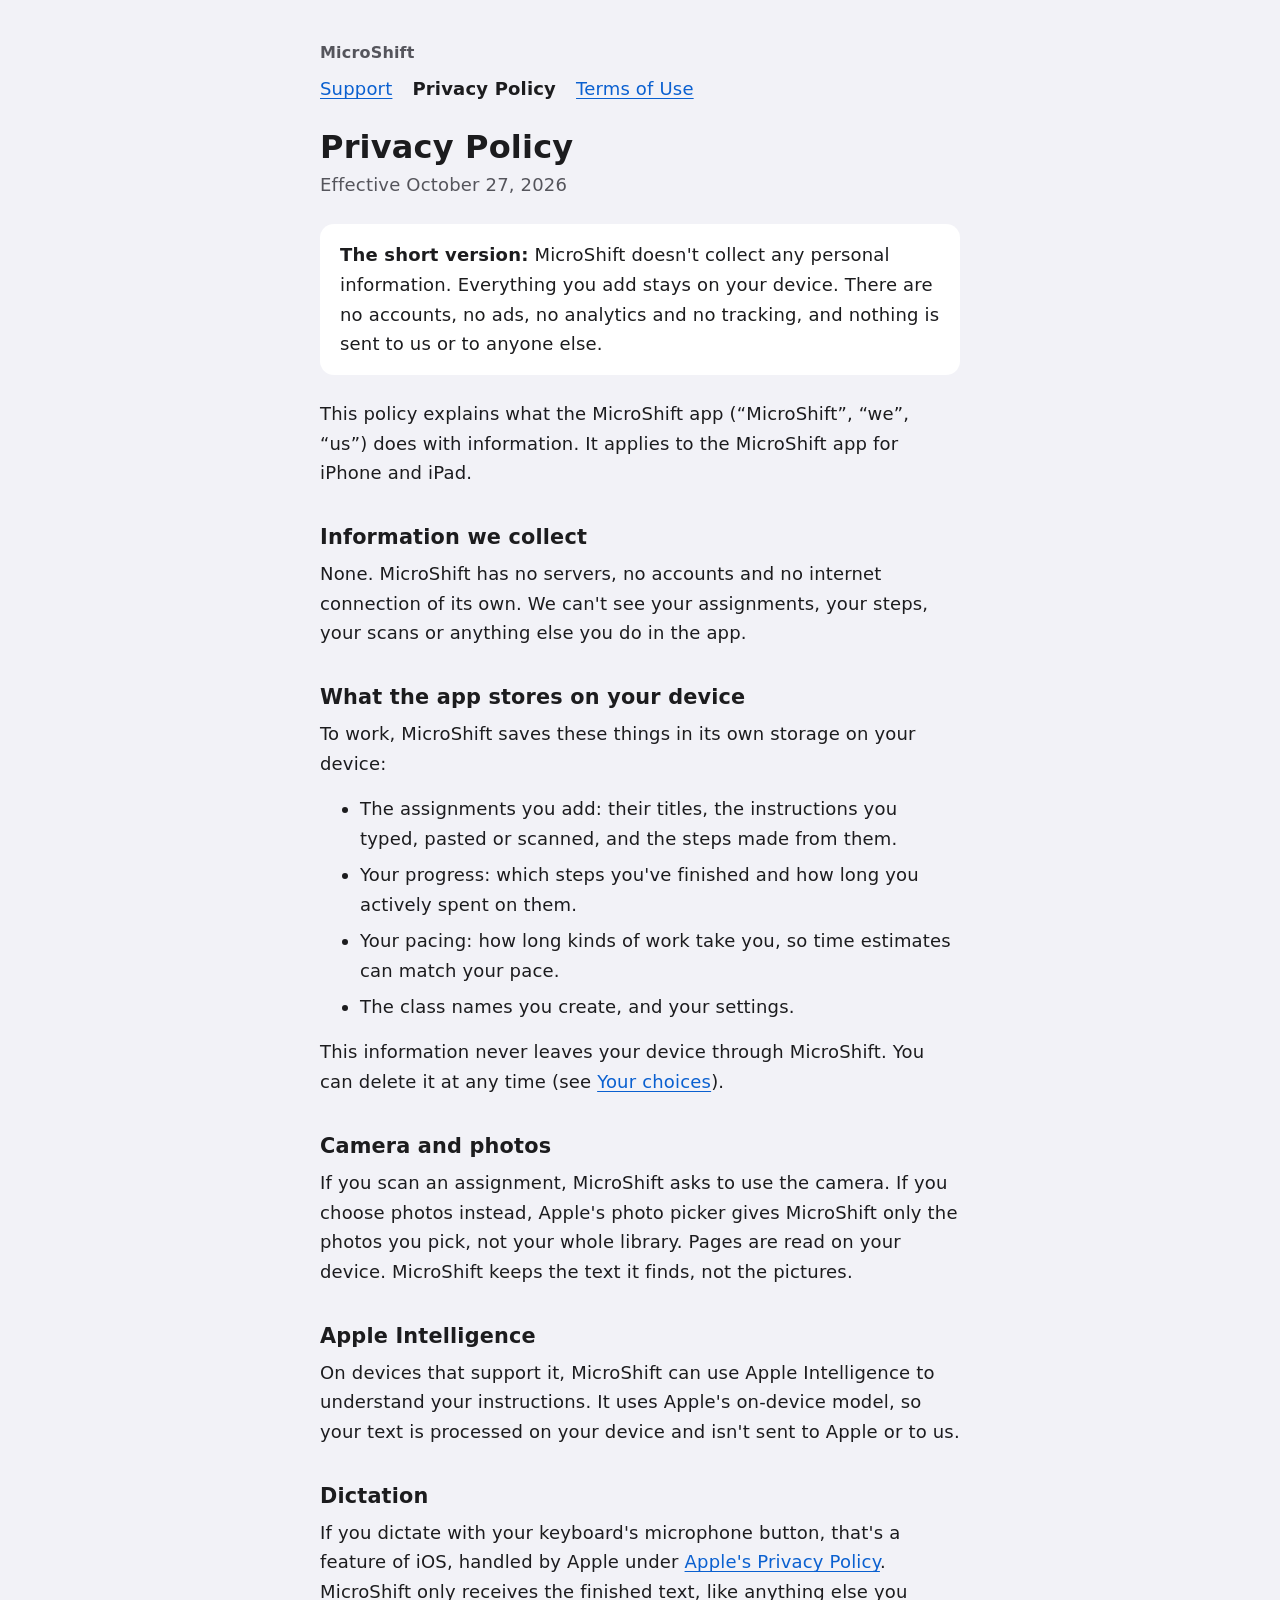
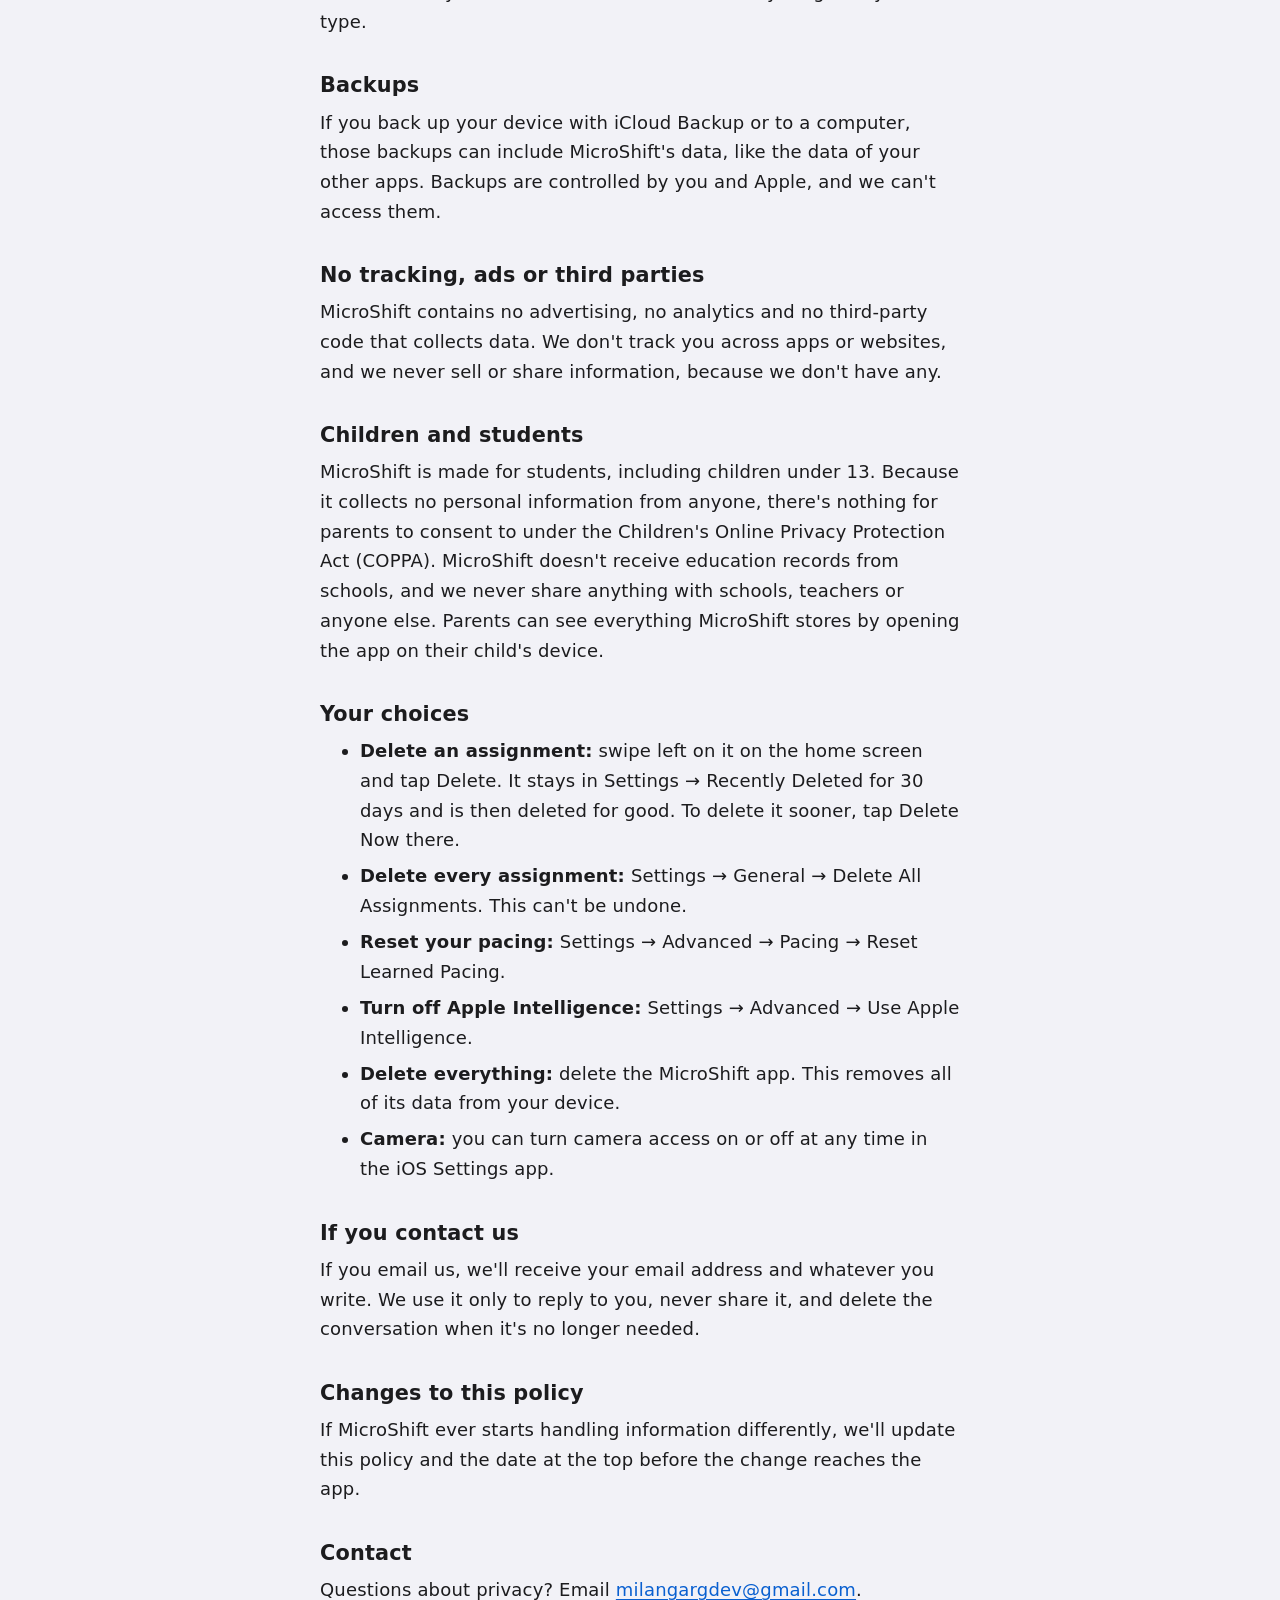
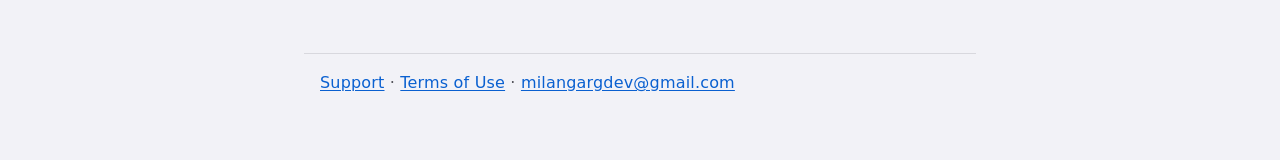
==== privacy.html @ 21657dd3 "Point to Delete All Assignments and the Apple Intelligence switch Co-Authored-By: Claude Opus 5.5 <n" ====
<!doctype html>
<html lang="en">
<head>
    <meta charset="utf-8">
    <meta name="viewport" content="width=device-width, initial-scale=1">
    <title>MicroShift Privacy Policy</title>
    <meta name="description" content="MicroShift collects no personal information. Everything stays on your device.">
    <link rel="stylesheet" href="style.css">
</head>
<body>
    <header>
        <p class="app-name">MicroShift</p>
        <nav aria-label="Pages">
            <a href="./">Support</a>
            <a href="privacy.html" aria-current="page">Privacy Policy</a>
            <a href="terms.html">Terms of Use</a>
        </nav>
    </header>

    <main>
        <h1>Privacy Policy</h1>
        <p class="updated">Effective October 27, 2026</p>

        <div class="summary">
            <p><strong>The short version:</strong> MicroShift doesn't collect any personal information. Everything you add
                stays on your device. There are no accounts, no ads, no analytics and no tracking, and nothing is sent to
                us or to anyone else.</p>
        </div>

        <p>This policy explains what the MicroShift app (“MicroShift”, “we”, “us”) does with information. It applies to the
            MicroShift app for iPhone and iPad.</p>

        <h2>Information we collect</h2>
        <p>None. MicroShift has no servers, no accounts and no internet connection of its own. We can't see your
            assignments, your steps, your scans or anything else you do in the app.</p>

        <h2>What the app stores on your device</h2>
        <p>To work, MicroShift saves these things in its own storage on your device:</p>
        <ul>
            <li>The assignments you add: their titles, the instructions you typed, pasted or scanned, and the steps made from
                them.</li>
            <li>Your progress: which steps you've finished and how long you actively spent on them.</li>
            <li>Your pacing: how long kinds of work take you, so time estimates can match your pace.</li>
            <li>The class names you create, and your settings.</li>
        </ul>
        <p>This information never leaves your device through MicroShift. You can delete it at any time (see
            <a href="#choices">Your choices</a>).</p>

        <h2>Camera and photos</h2>
        <p>If you scan an assignment, MicroShift asks to use the camera. If you choose photos instead, Apple's photo picker
            gives MicroShift only the photos you pick, not your whole library. Pages are read on your device. MicroShift
            keeps the text it finds, not the pictures.</p>

        <h2>Apple Intelligence</h2>
        <p>On devices that support it, MicroShift can use Apple Intelligence to understand your instructions. It uses
            Apple's on-device model, so your text is processed on your device and isn't sent to Apple or to us.</p>

        <h2>Dictation</h2>
        <p>If you dictate with your keyboard's microphone button, that's a feature of iOS, handled by Apple under
            <a href="https://www.apple.com/legal/privacy/">Apple's Privacy Policy</a>. MicroShift only receives the
            finished text, like anything else you type.</p>

        <h2>Backups</h2>
        <p>If you back up your device with iCloud Backup or to a computer, those backups can include MicroShift's data,
            like the data of your other apps. Backups are controlled by you and Apple, and we can't access them.</p>

        <h2>No tracking, ads or third parties</h2>
        <p>MicroShift contains no advertising, no analytics and no third-party code that collects data. We don't track you
            across apps or websites, and we never sell or share information, because we don't have any.</p>

        <h2>Children and students</h2>
        <p>MicroShift is made for students, including children under 13. Because it collects no personal information from
            anyone, there's nothing for parents to consent to under the Children's Online Privacy Protection Act (COPPA).
            MicroShift doesn't receive education records from schools, and we never share anything with schools,
            teachers or anyone else. Parents can see everything MicroShift stores by opening the app on their child's
            device.</p>

        <h2 id="choices">Your choices</h2>
        <ul>
            <li><strong>Delete an assignment:</strong> swipe left on it on the home screen and tap Delete. It stays in
                Settings → Recently Deleted for 30 days and is then deleted for good. To delete it sooner, tap Delete Now
                there.</li>
            <li><strong>Delete every assignment:</strong> Settings → General → Delete All Assignments. This can't be
                undone.</li>
            <li><strong>Reset your pacing:</strong> Settings → Advanced → Pacing → Reset Learned Pacing.</li>
            <li><strong>Turn off Apple Intelligence:</strong> Settings → Advanced → Use Apple Intelligence.</li>
            <li><strong>Delete everything:</strong> delete the MicroShift app. This removes all of its data from your
                device.</li>
            <li><strong>Camera:</strong> you can turn camera access on or off at any time in the iOS Settings app.</li>
        </ul>

        <h2>If you contact us</h2>
        <p>If you email us, we'll receive your email address and whatever you write. We use it only to reply to you, never
            share it, and delete the conversation when it's no longer needed.</p>

        <h2>Changes to this policy</h2>
        <p>If MicroShift ever starts handling information differently, we'll update this policy and the date at the top
            before the change reaches the app.</p>

        <h2>Contact</h2>
        <p>Questions about privacy? Email <a href="mailto:milangargdev@gmail.com">milangargdev@gmail.com</a>.</p>
    </main>

    <footer>
        <p><a href="./">Support</a> · <a href="terms.html">Terms of Use</a> ·
            <a href="mailto:milangargdev@gmail.com">milangargdev@gmail.com</a></p>
    </footer>
</body>
</html>
---- style.css ----
/* MicroShift support and legal pages. Plain, high-contrast and easy to
   read: system font, generous spacing, one narrow column. */

:root {
    --text: #1c1c1e;
    --secondary: #55555c;
    --background: #f2f2f7;
    --card: #ffffff;
    --accent: #0a60d0;
    --rule: #d8d8de;
    color-scheme: light dark;
}

@media (prefers-color-scheme: dark) {
    :root {
        --text: #f2f2f7;
        --secondary: #b4b4bc;
        --background: #000000;
        --card: #1c1c1e;
        --accent: #5aa9ff;
        --rule: #3a3a3e;
    }
}

* {
    box-sizing: border-box;
}

body {
    margin: 0;
    background: var(--background);
    color: var(--text);
    font-family: -apple-system, BlinkMacSystemFont, "Segoe UI", system-ui, sans-serif;
    font-size: 1.125rem;
    line-height: 1.65;
    letter-spacing: 0.01em;
}

header,
main,
footer {
    max-width: 42rem;
    margin: 0 auto;
    padding: 0 16px;
}

header {
    padding-top: 2.5rem;
}

.app-name {
    margin: 0;
    font-size: 1rem;
    font-weight: 600;
    color: var(--secondary);
}

nav {
    display: flex;
    flex-wrap: wrap;
    gap: 0.25rem 1.25rem;
    margin-top: 0.5rem;
}

nav a[aria-current="page"] {
    color: var(--text);
    text-decoration: none;
    font-weight: 600;
}

h1 {
    font-size: 2rem;
    line-height: 1.2;
    margin: 1.5rem 0 0.25rem;
}

h2 {
    font-size: 1.3rem;
    line-height: 1.3;
    margin: 2.25rem 0 0.5rem;
}

h3 {
    font-size: 1.1rem;
    margin: 1.5rem 0 0.25rem;
}

p,
ul {
    margin: 0 0 1rem;
}

li {
    margin-bottom: 0.4rem;
}

a {
    color: var(--accent);
    text-underline-offset: 0.15em;
}

.updated {
    color: var(--secondary);
    margin-top: 0;
}

.summary {
    background: var(--card);
    border-radius: 14px;
    padding: 1rem 1.25rem;
    margin: 1.5rem 0;
}

.summary p:last-child,
.summary ul:last-child {
    margin-bottom: 0;
}

footer {
    border-top: 1px solid var(--rule);
    margin-top: 3rem;
    padding-top: 1rem;
    padding-bottom: 3rem;
    color: var(--secondary);
    font-size: 1rem;
}
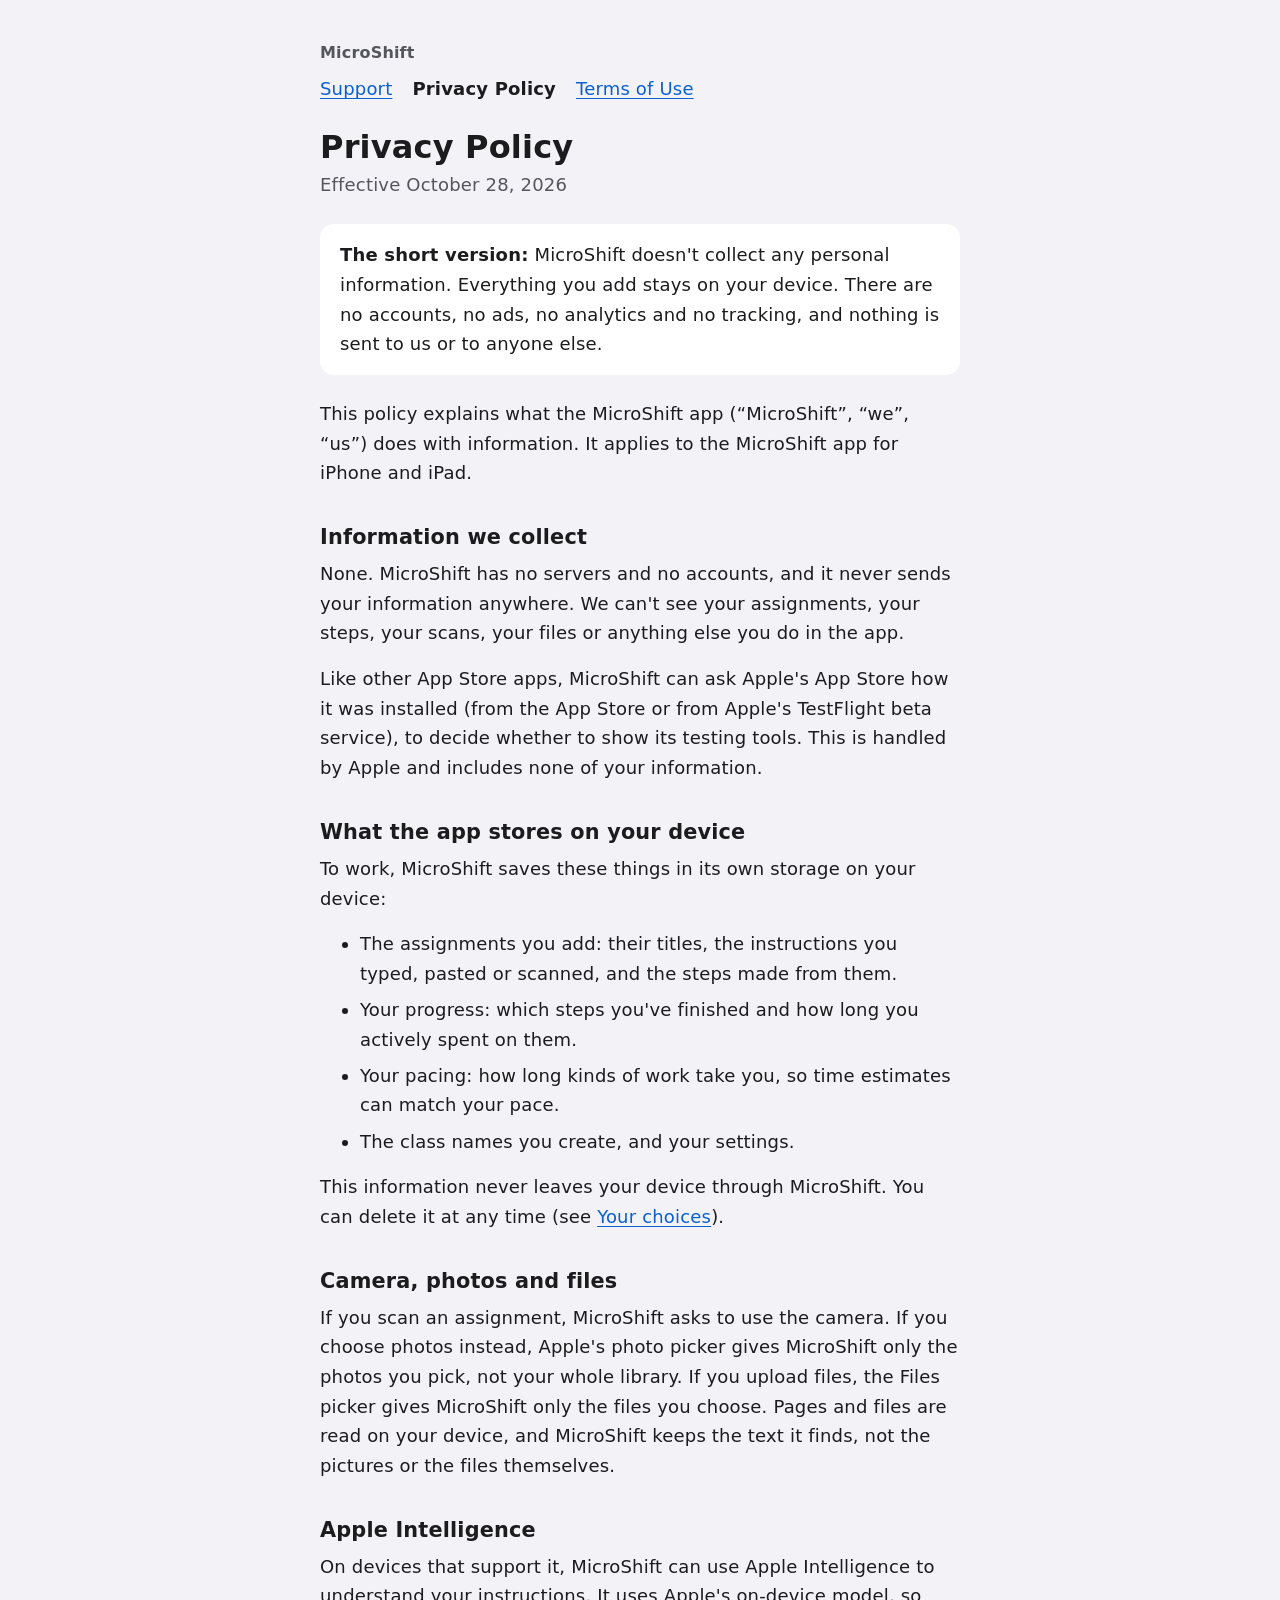
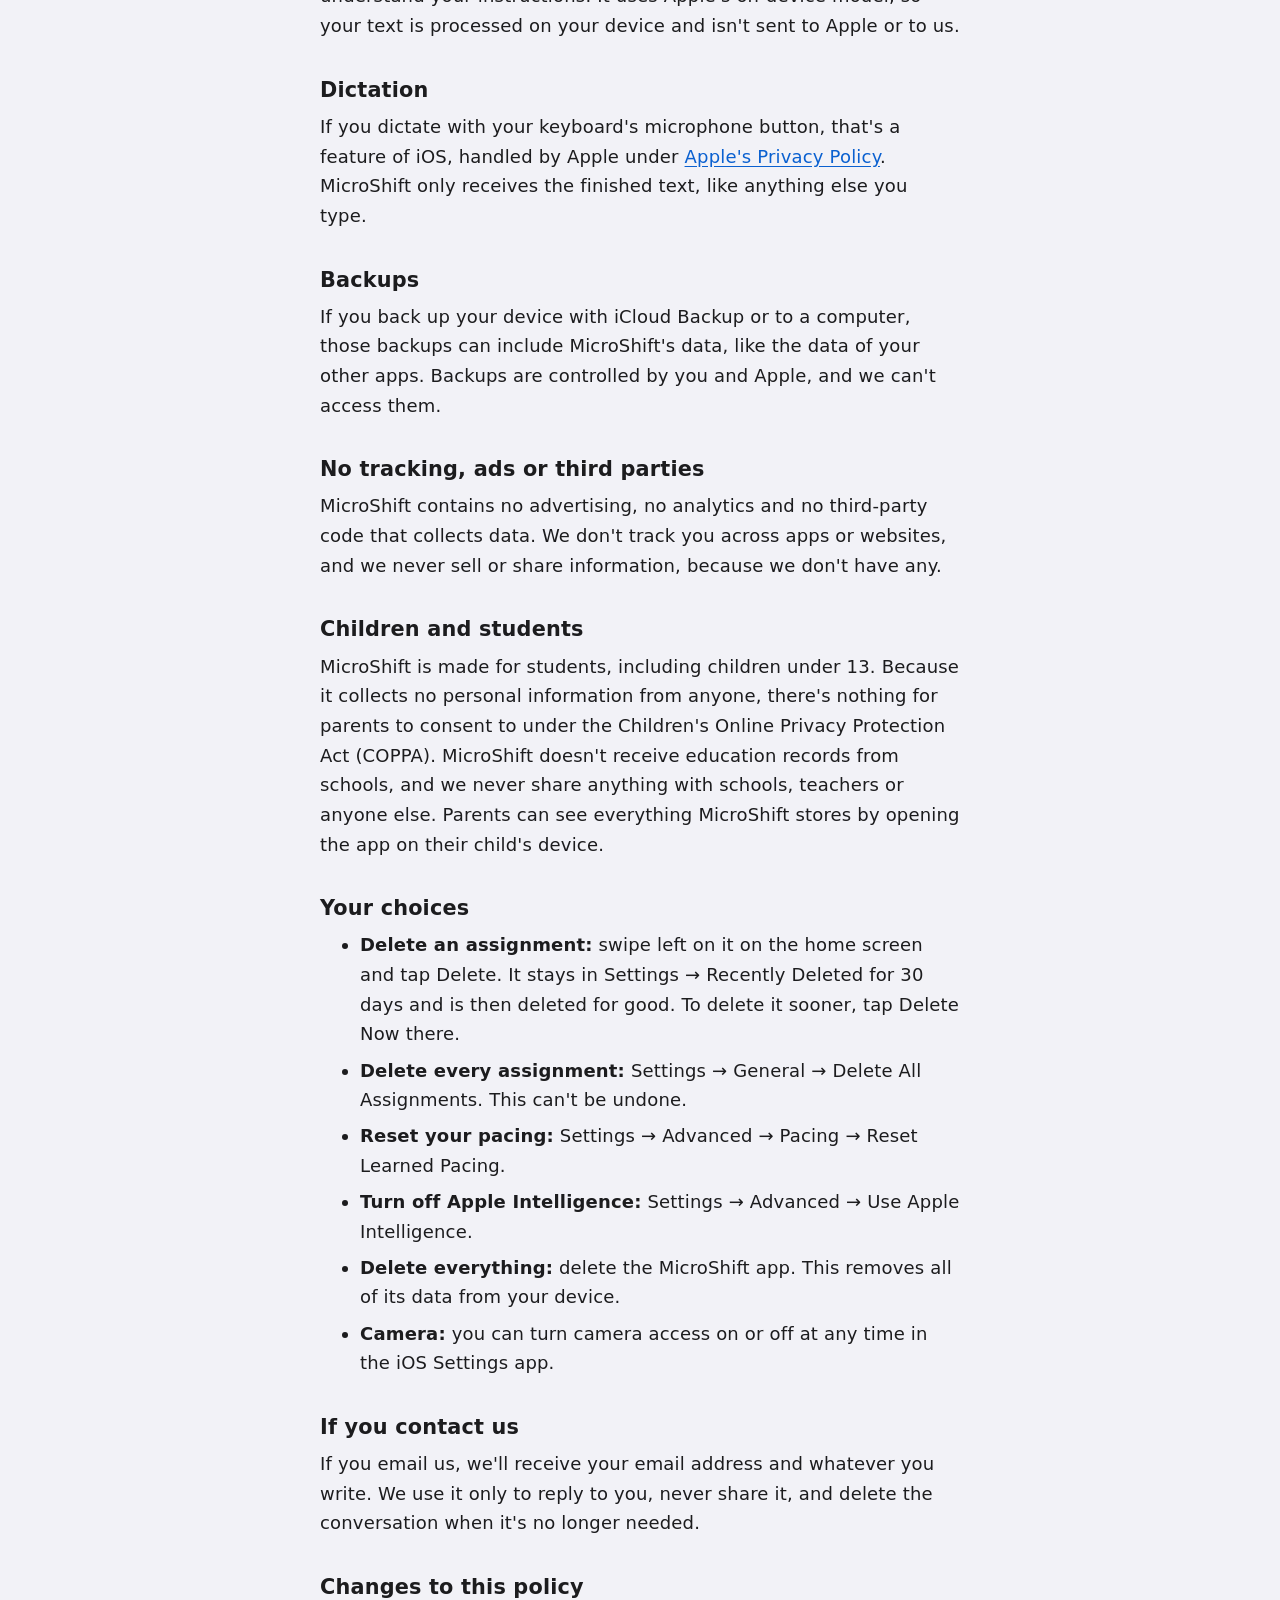
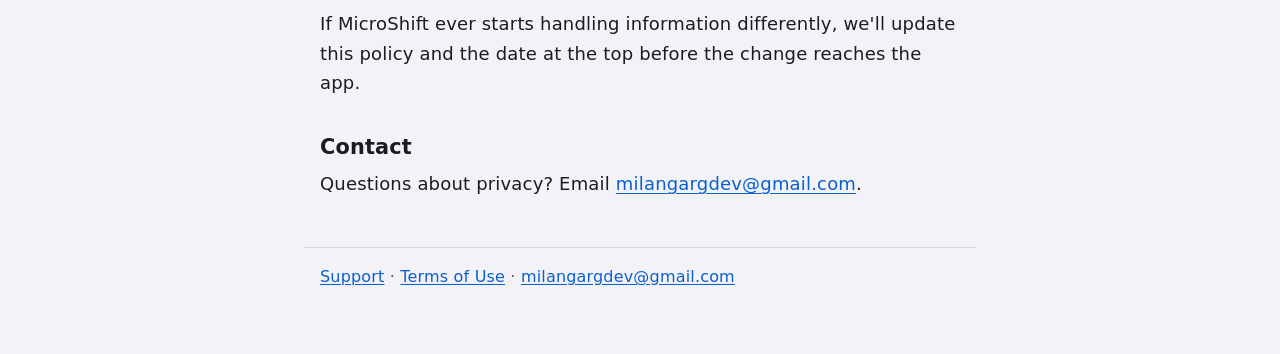
==== commit 8f4cedbf: "Cover uploaded files and the App Store install check in the privacy policy - Camera, photos and file" ====
--- a/privacy.html
+++ b/privacy.html
@@ -19,7 +19,7 @@
 
     <main>
         <h1>Privacy Policy</h1>
-        <p class="updated">Effective October 27, 2026</p>
+        <p class="updated">Effective October 28, 2026</p>
 
         <div class="summary">
             <p><strong>The short version:</strong> MicroShift doesn't collect any personal information. Everything you add
@@ -31,8 +31,11 @@
             MicroShift app for iPhone and iPad.</p>
 
         <h2>Information we collect</h2>
-        <p>None. MicroShift has no servers, no accounts and no internet connection of its own. We can't see your
-            assignments, your steps, your scans or anything else you do in the app.</p>
+        <p>None. MicroShift has no servers and no accounts, and it never sends your information anywhere. We can't see
+            your assignments, your steps, your scans, your files or anything else you do in the app.</p>
+        <p>Like other App Store apps, MicroShift can ask Apple's App Store how it was installed (from the App Store or
+            from Apple's TestFlight beta service), to decide whether to show its testing tools. This is handled by Apple
+            and includes none of your information.</p>
 
         <h2>What the app stores on your device</h2>
         <p>To work, MicroShift saves these things in its own storage on your device:</p>
@@ -46,10 +49,11 @@
         <p>This information never leaves your device through MicroShift. You can delete it at any time (see
             <a href="#choices">Your choices</a>).</p>
 
-        <h2>Camera and photos</h2>
+        <h2>Camera, photos and files</h2>
         <p>If you scan an assignment, MicroShift asks to use the camera. If you choose photos instead, Apple's photo picker
-            gives MicroShift only the photos you pick, not your whole library. Pages are read on your device. MicroShift
-            keeps the text it finds, not the pictures.</p>
+            gives MicroShift only the photos you pick, not your whole library. If you upload files, the Files picker gives
+            MicroShift only the files you choose. Pages and files are read on your device, and MicroShift keeps the text
+            it finds, not the pictures or the files themselves.</p>
 
         <h2>Apple Intelligence</h2>
         <p>On devices that support it, MicroShift can use Apple Intelligence to understand your instructions. It uses
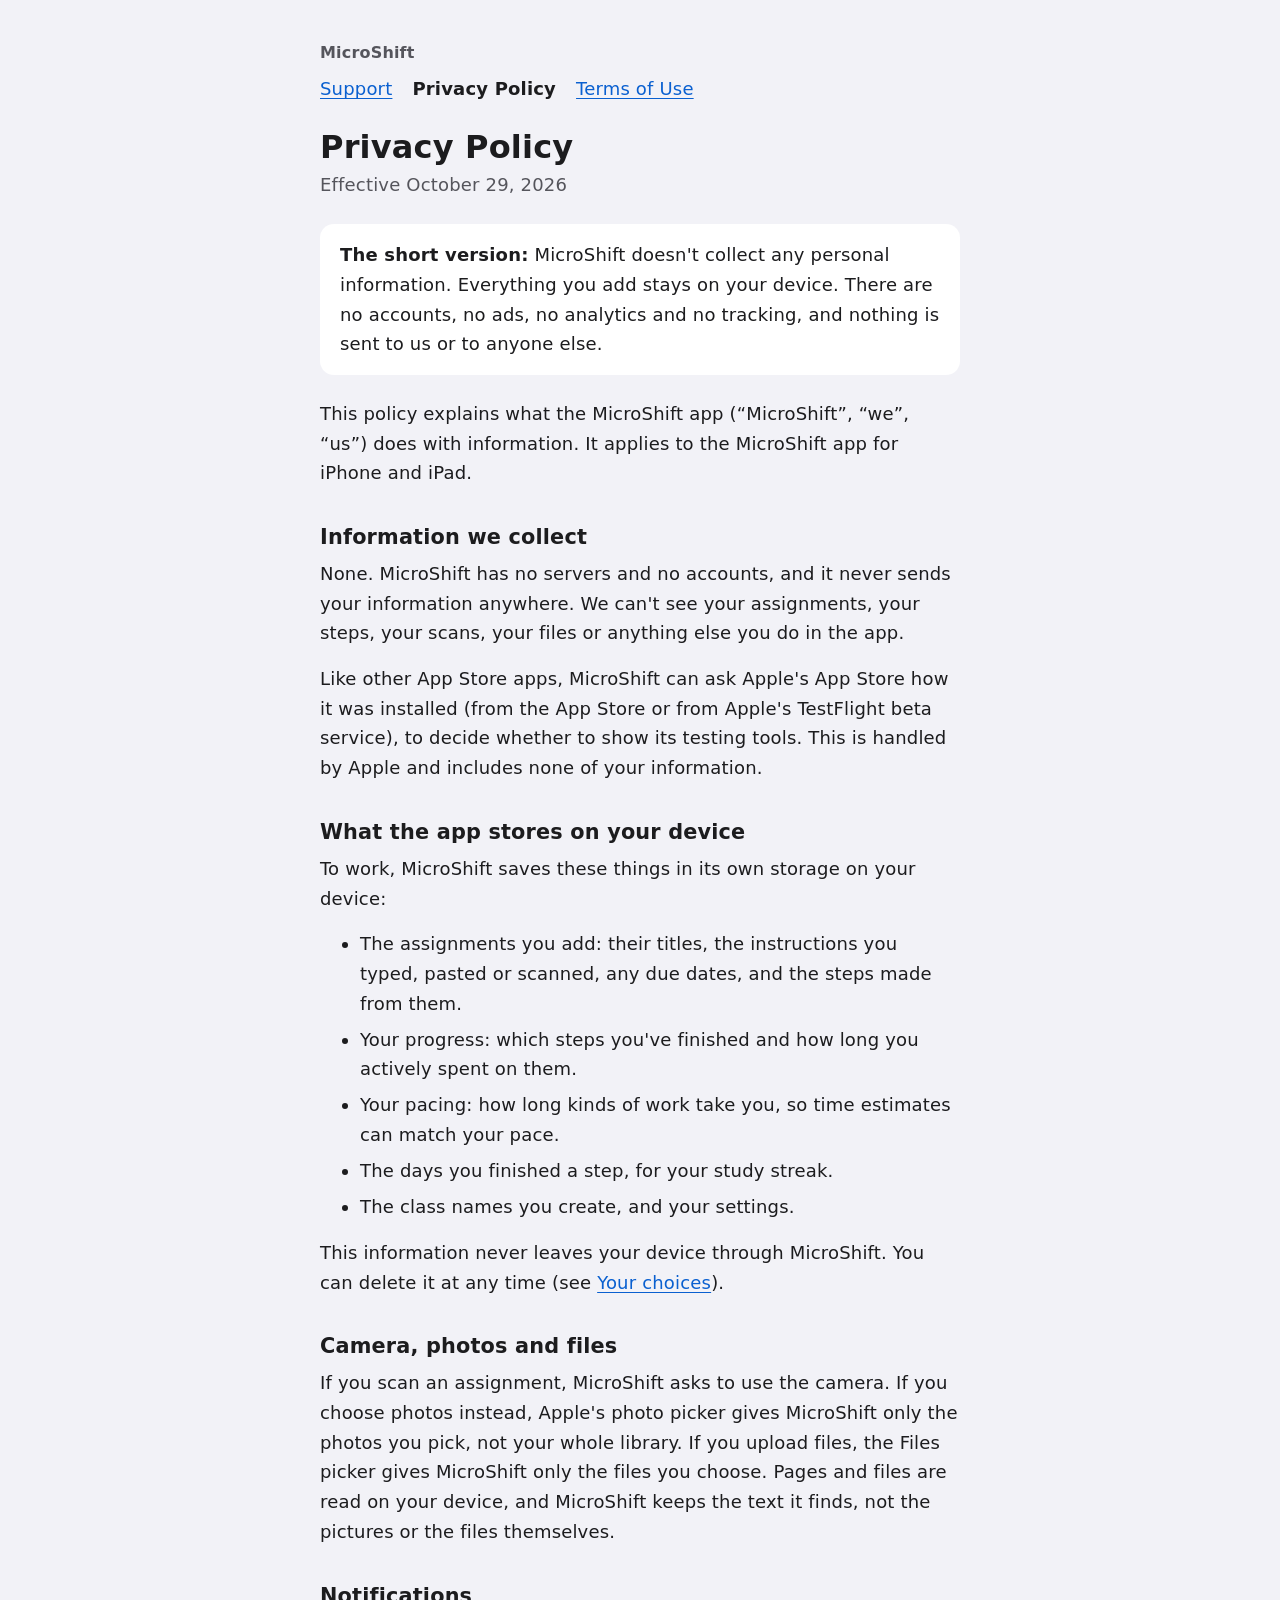
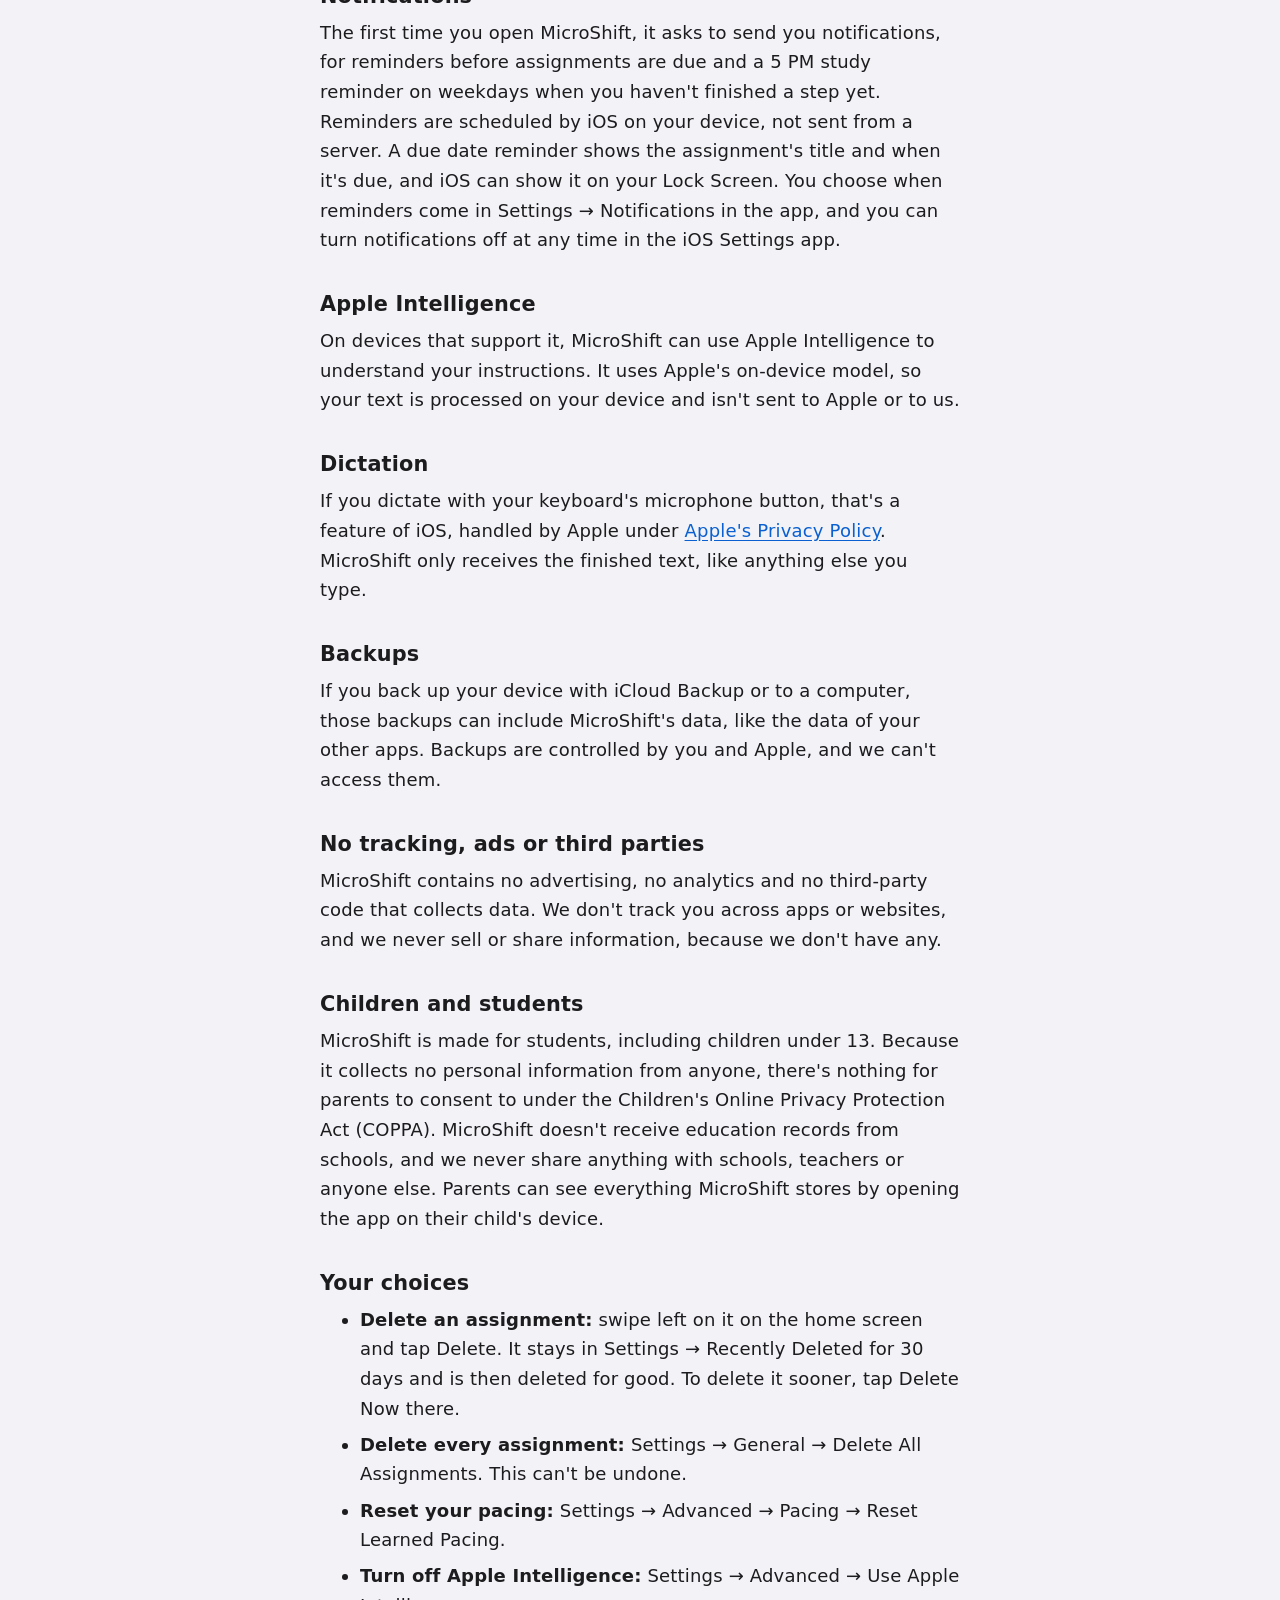
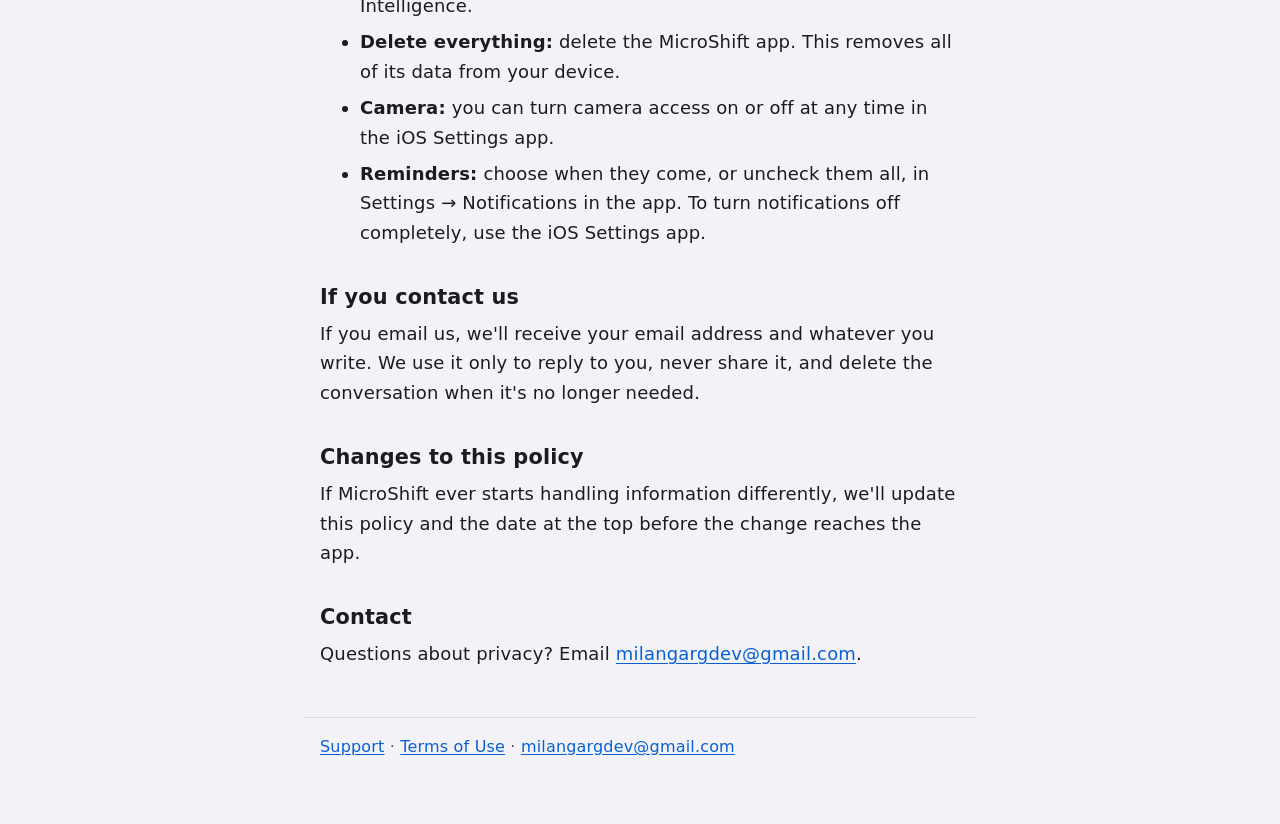
==== commit d4e09f0f: "Cover due dates, reminders and the study streak - Privacy policy: due dates and study days are store" ====
--- a/privacy.html
+++ b/privacy.html
@@ -19,7 +19,7 @@
 
     <main>
         <h1>Privacy Policy</h1>
-        <p class="updated">Effective October 28, 2026</p>
+        <p class="updated">Effective October 29, 2026</p>
 
         <div class="summary">
             <p><strong>The short version:</strong> MicroShift doesn't collect any personal information. Everything you add
@@ -40,10 +40,11 @@
         <h2>What the app stores on your device</h2>
         <p>To work, MicroShift saves these things in its own storage on your device:</p>
         <ul>
-            <li>The assignments you add: their titles, the instructions you typed, pasted or scanned, and the steps made from
-                them.</li>
+            <li>The assignments you add: their titles, the instructions you typed, pasted or scanned, any due dates, and the
+                steps made from them.</li>
             <li>Your progress: which steps you've finished and how long you actively spent on them.</li>
             <li>Your pacing: how long kinds of work take you, so time estimates can match your pace.</li>
+            <li>The days you finished a step, for your study streak.</li>
             <li>The class names you create, and your settings.</li>
         </ul>
         <p>This information never leaves your device through MicroShift. You can delete it at any time (see
@@ -54,6 +55,13 @@
             gives MicroShift only the photos you pick, not your whole library. If you upload files, the Files picker gives
             MicroShift only the files you choose. Pages and files are read on your device, and MicroShift keeps the text
             it finds, not the pictures or the files themselves.</p>
+
+        <h2>Notifications</h2>
+        <p>The first time you open MicroShift, it asks to send you notifications, for reminders before assignments are
+            due and a 5 PM study reminder on weekdays when you haven't finished a step yet. Reminders are scheduled by iOS
+            on your device, not sent from a server. A due date reminder shows the assignment's title and when it's due,
+            and iOS can show it on your Lock Screen. You choose when reminders come in Settings →
+            Notifications in the app, and you can turn notifications off at any time in the iOS Settings app.</p>
 
         <h2>Apple Intelligence</h2>
         <p>On devices that support it, MicroShift can use Apple Intelligence to understand your instructions. It uses
@@ -91,6 +99,8 @@
             <li><strong>Delete everything:</strong> delete the MicroShift app. This removes all of its data from your
                 device.</li>
             <li><strong>Camera:</strong> you can turn camera access on or off at any time in the iOS Settings app.</li>
+            <li><strong>Reminders:</strong> choose when they come, or uncheck them all, in Settings → Notifications in the
+                app. To turn notifications off completely, use the iOS Settings app.</li>
         </ul>
 
         <h2>If you contact us</h2>
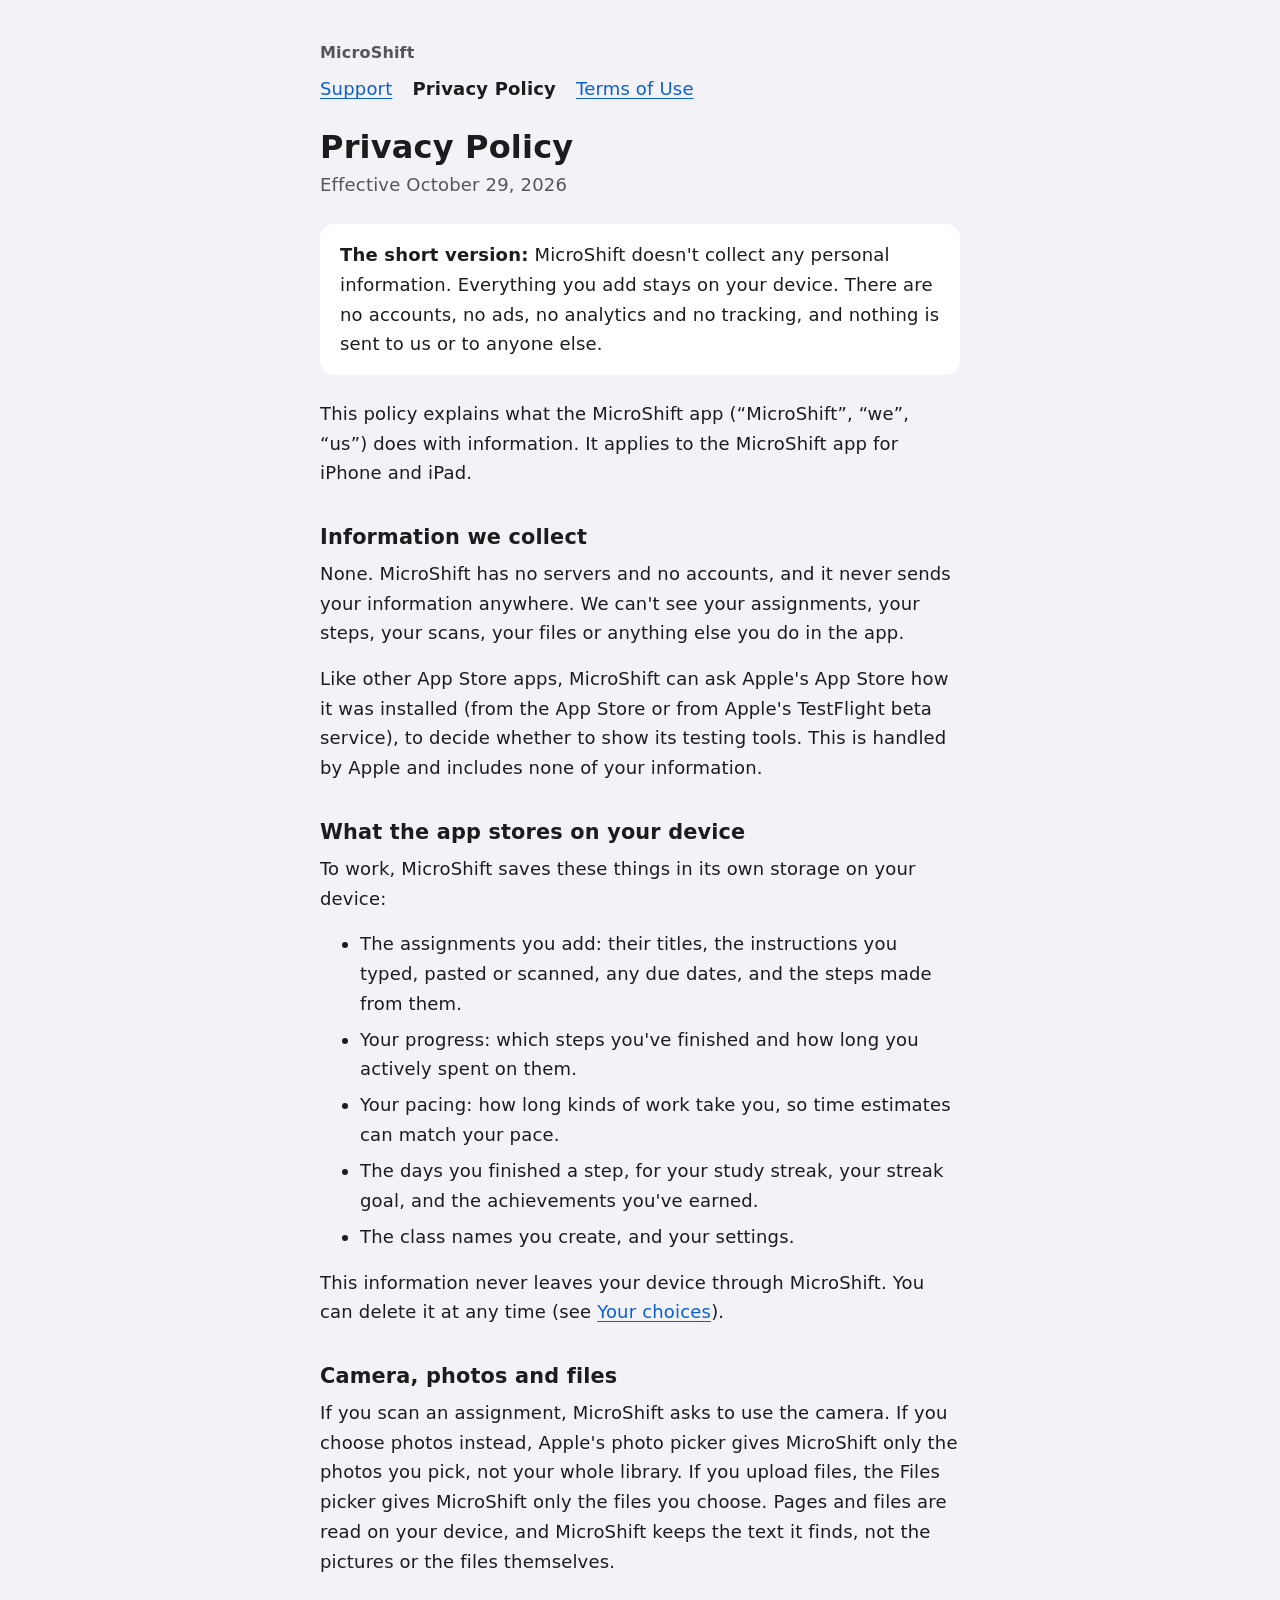
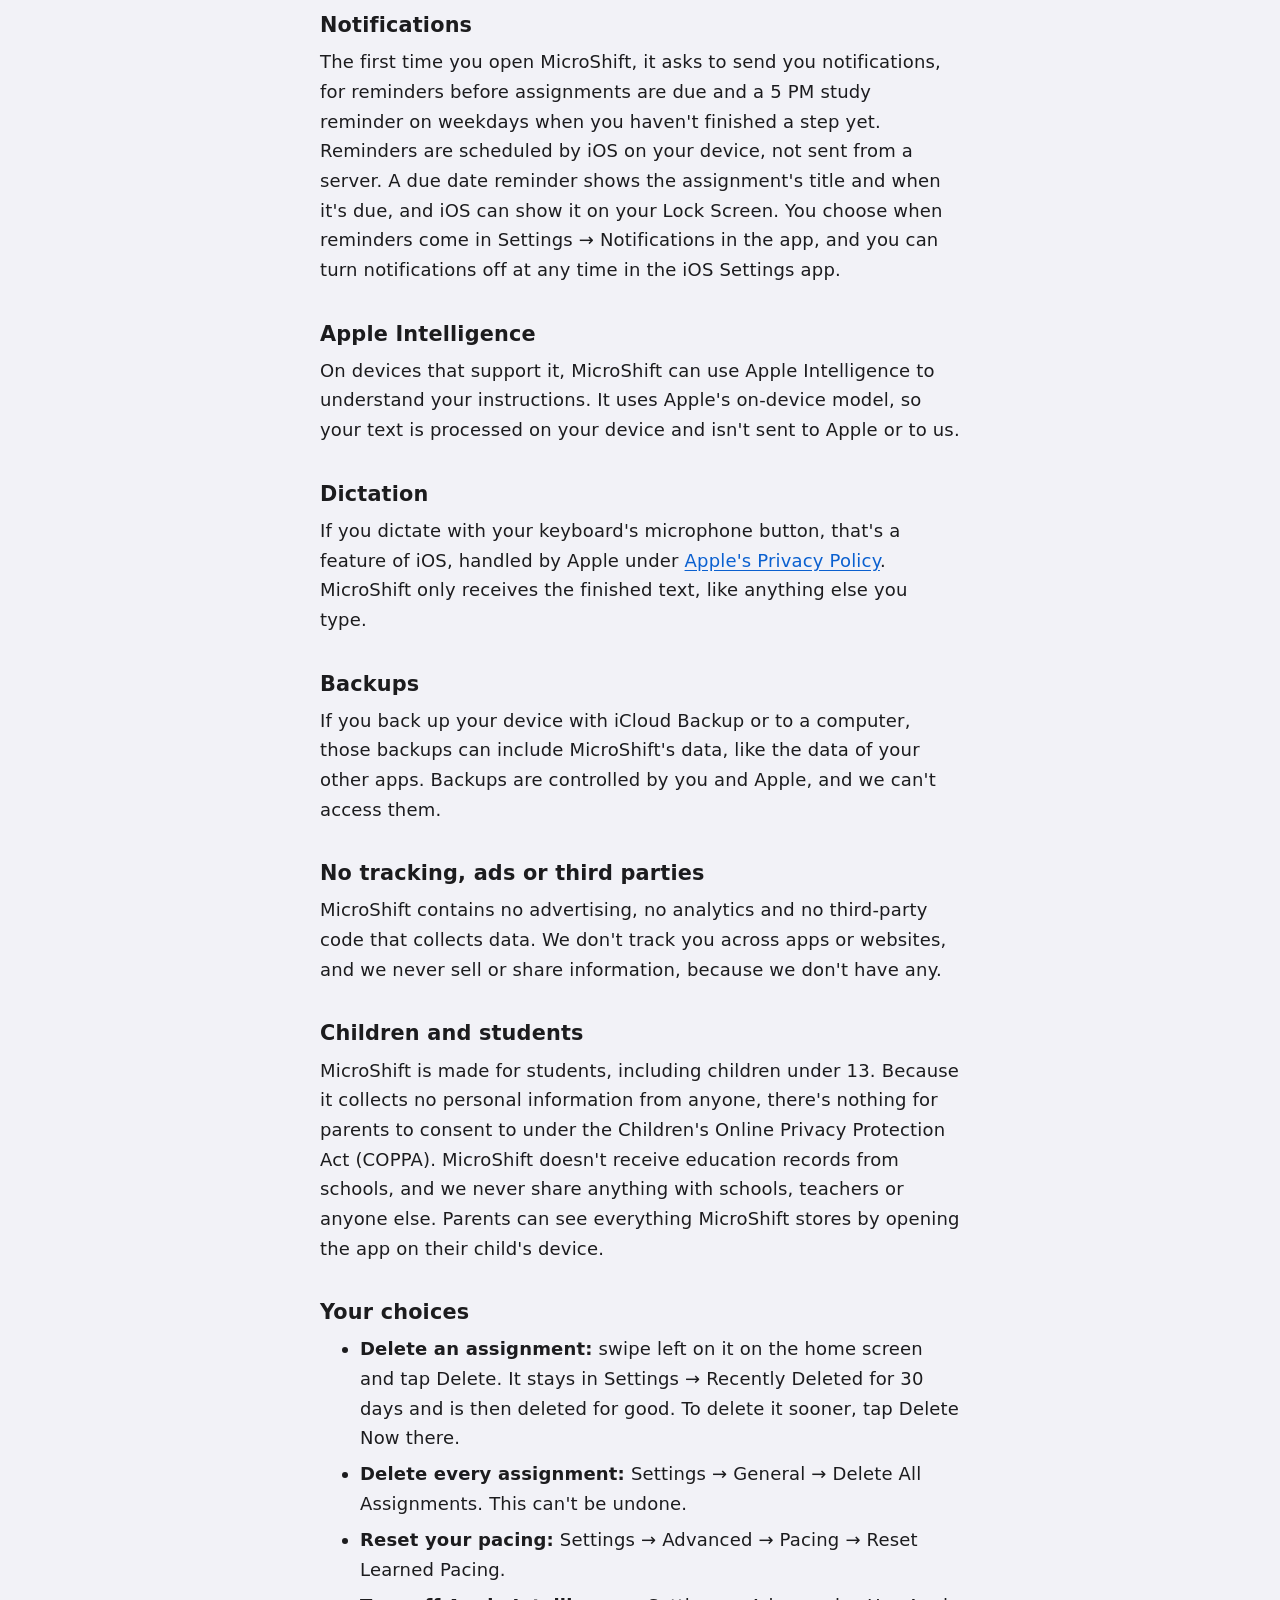
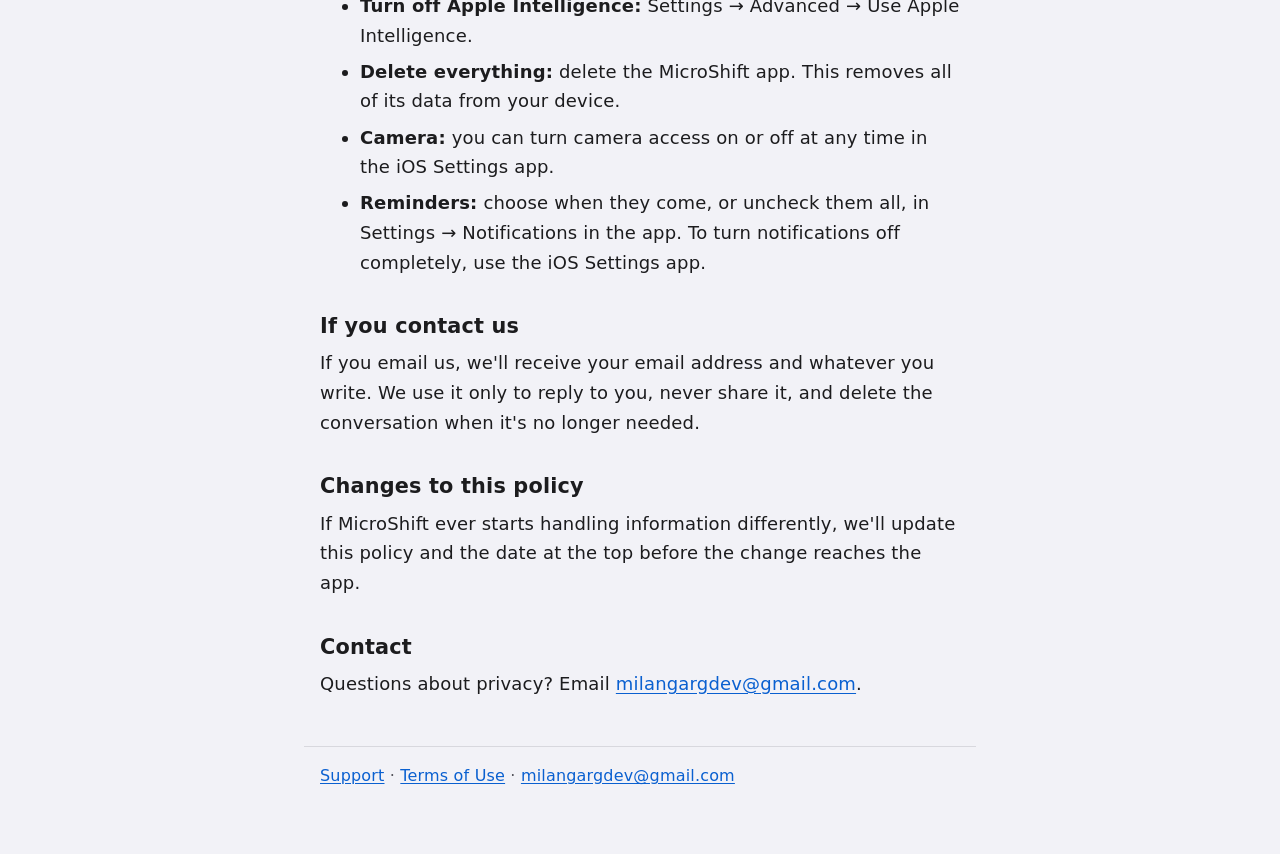
==== commit dcb1d54d: "Cover achievements and the streak goal - Privacy policy: the streak goal and earned achievements are" ====
--- a/privacy.html
+++ b/privacy.html
@@ -44,7 +44,8 @@
                 steps made from them.</li>
             <li>Your progress: which steps you've finished and how long you actively spent on them.</li>
             <li>Your pacing: how long kinds of work take you, so time estimates can match your pace.</li>
-            <li>The days you finished a step, for your study streak.</li>
+            <li>The days you finished a step, for your study streak, your streak goal, and the achievements you've
+                earned.</li>
             <li>The class names you create, and your settings.</li>
         </ul>
         <p>This information never leaves your device through MicroShift. You can delete it at any time (see
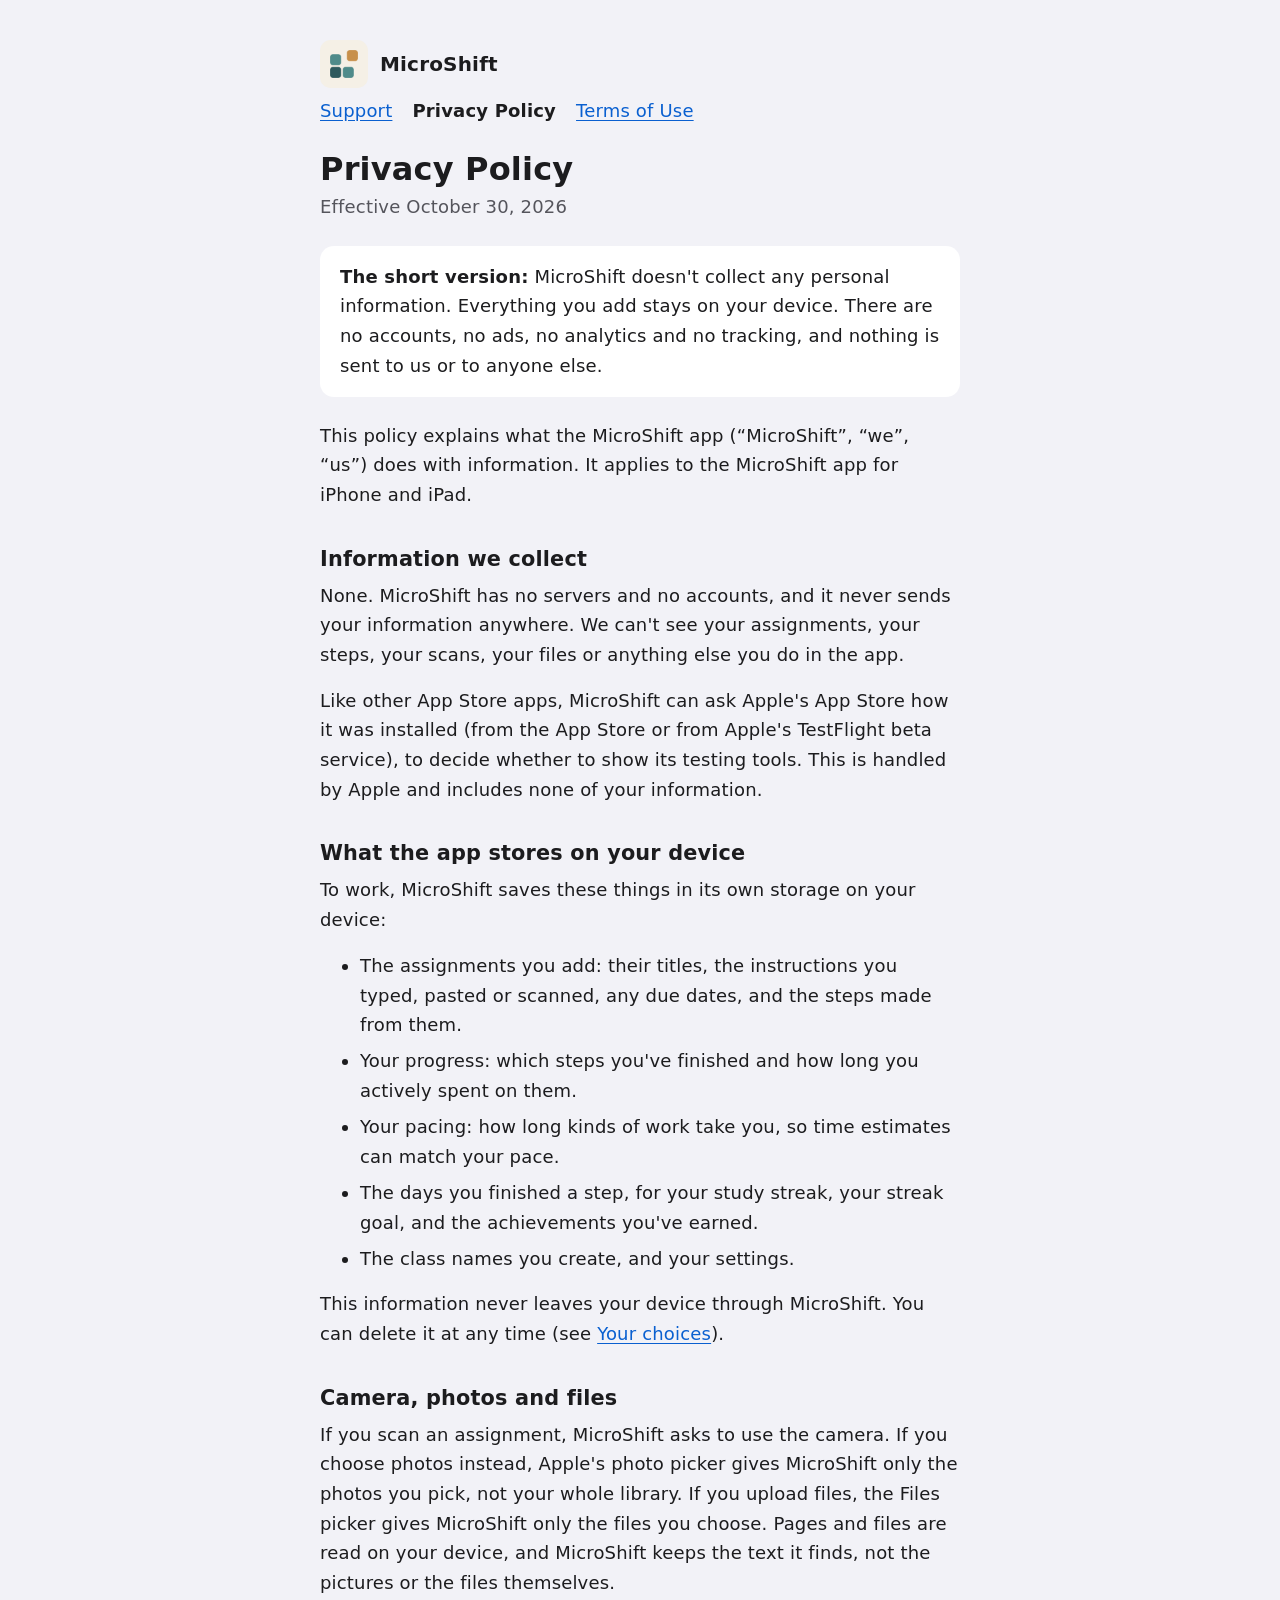
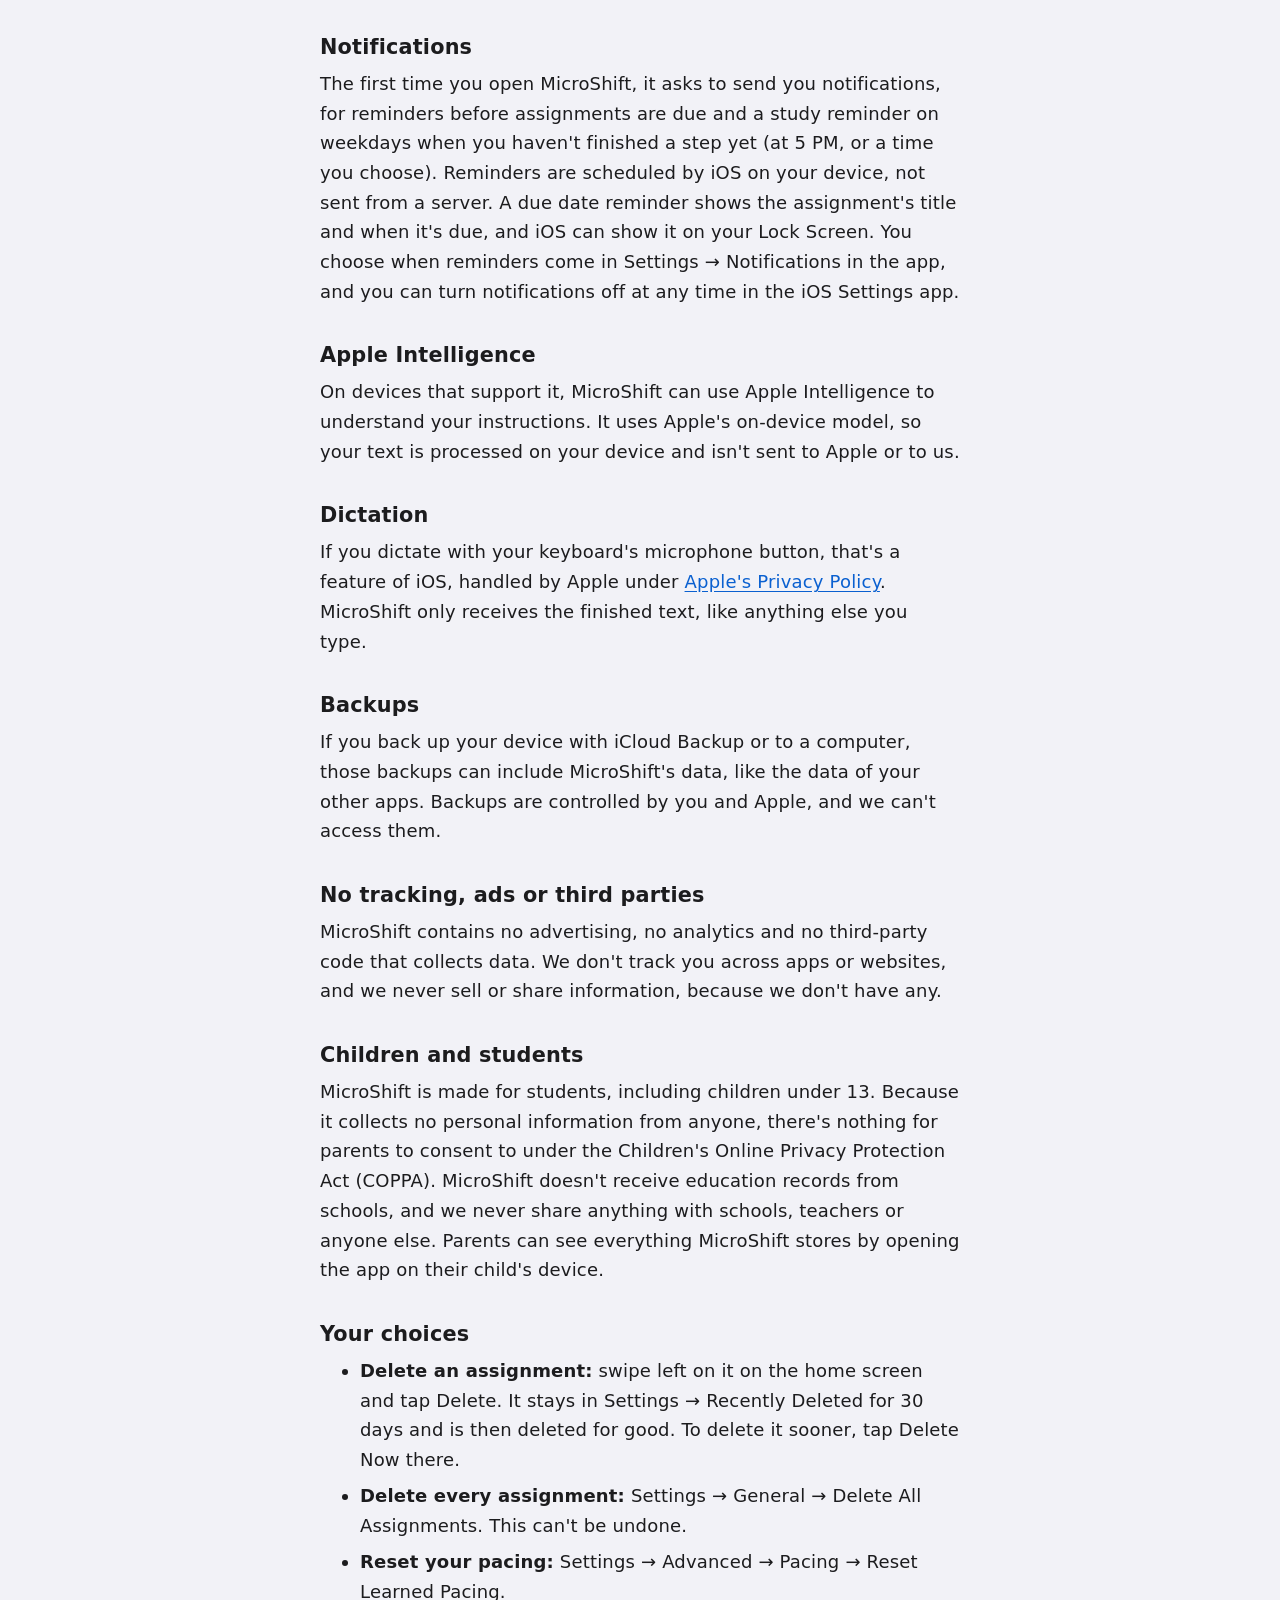
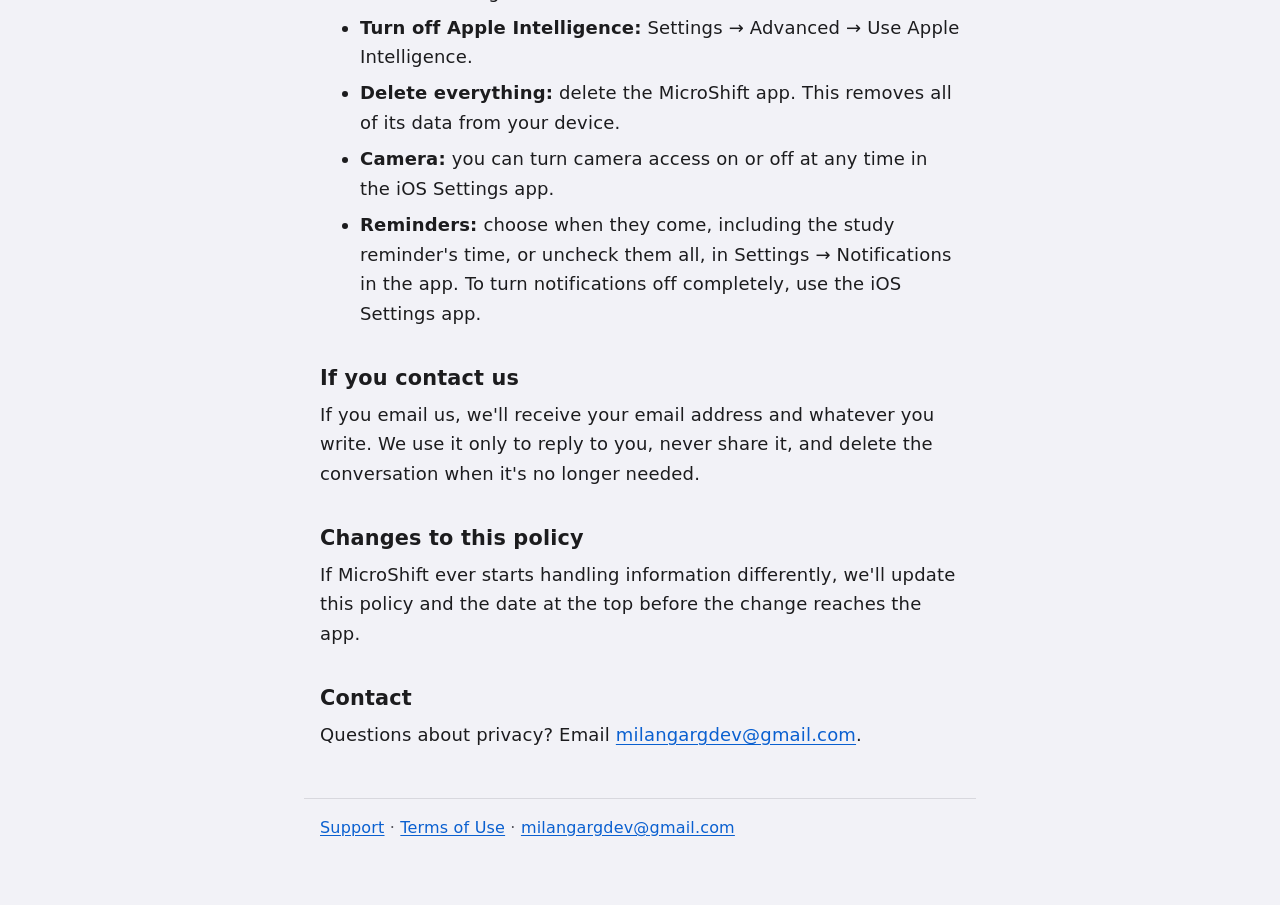
==== commit 1d18eb71: "Add the MicroShift logo, and the study reminder's chosen time Each page's header shows the app's log" ====
--- a/privacy.html
+++ b/privacy.html
@@ -6,10 +6,20 @@
     <title>MicroShift Privacy Policy</title>
     <meta name="description" content="MicroShift collects no personal information. Everything stays on your device.">
     <link rel="stylesheet" href="style.css">
+    <link rel="icon" type="image/png" href="images/favicon-light.png" media="(prefers-color-scheme: light)">
+    <link rel="icon" type="image/png" href="images/favicon-dark.png" media="(prefers-color-scheme: dark)">
+    <link rel="apple-touch-icon" href="images/apple-touch-icon.png">
 </head>
 <body>
     <header>
-        <p class="app-name">MicroShift</p>
+        <p class="app-name">
+            <!-- The app's logo, light or dark to match the device. The name beside it says what it is. -->
+            <picture>
+                <source srcset="images/logo-dark.png" media="(prefers-color-scheme: dark)">
+                <img src="images/logo-light.png" alt="" width="48" height="48">
+            </picture>
+            MicroShift
+        </p>
         <nav aria-label="Pages">
             <a href="./">Support</a>
             <a href="privacy.html" aria-current="page">Privacy Policy</a>
@@ -19,7 +29,7 @@
 
     <main>
         <h1>Privacy Policy</h1>
-        <p class="updated">Effective October 29, 2026</p>
+        <p class="updated">Effective October 30, 2026</p>
 
         <div class="summary">
             <p><strong>The short version:</strong> MicroShift doesn't collect any personal information. Everything you add
@@ -59,7 +69,8 @@
 
         <h2>Notifications</h2>
         <p>The first time you open MicroShift, it asks to send you notifications, for reminders before assignments are
-            due and a 5 PM study reminder on weekdays when you haven't finished a step yet. Reminders are scheduled by iOS
+            due and a study reminder on weekdays when you haven't finished a step yet (at 5 PM, or a time you choose).
+            Reminders are scheduled by iOS
             on your device, not sent from a server. A due date reminder shows the assignment's title and when it's due,
             and iOS can show it on your Lock Screen. You choose when reminders come in Settings →
             Notifications in the app, and you can turn notifications off at any time in the iOS Settings app.</p>
@@ -100,8 +111,8 @@
             <li><strong>Delete everything:</strong> delete the MicroShift app. This removes all of its data from your
                 device.</li>
             <li><strong>Camera:</strong> you can turn camera access on or off at any time in the iOS Settings app.</li>
-            <li><strong>Reminders:</strong> choose when they come, or uncheck them all, in Settings → Notifications in the
-                app. To turn notifications off completely, use the iOS Settings app.</li>
+            <li><strong>Reminders:</strong> choose when they come, including the study reminder's time, or uncheck them
+                all, in Settings → Notifications in the app. To turn notifications off completely, use the iOS Settings app.</li>
         </ul>
 
         <h2>If you contact us</h2>
--- a/style.css
+++ b/style.css
@@ -49,10 +49,21 @@
 }
 
 .app-name {
+    display: flex;
+    align-items: center;
+    gap: 0.75rem;
     margin: 0;
-    font-size: 1rem;
+    font-size: 1.25rem;
     font-weight: 600;
-    color: var(--secondary);
+    color: var(--text);
+}
+
+/* Rounded like the app icon on a Home Screen. */
+.app-name img {
+    display: block;
+    width: 48px;
+    height: 48px;
+    border-radius: 22.5%;
 }
 
 nav {
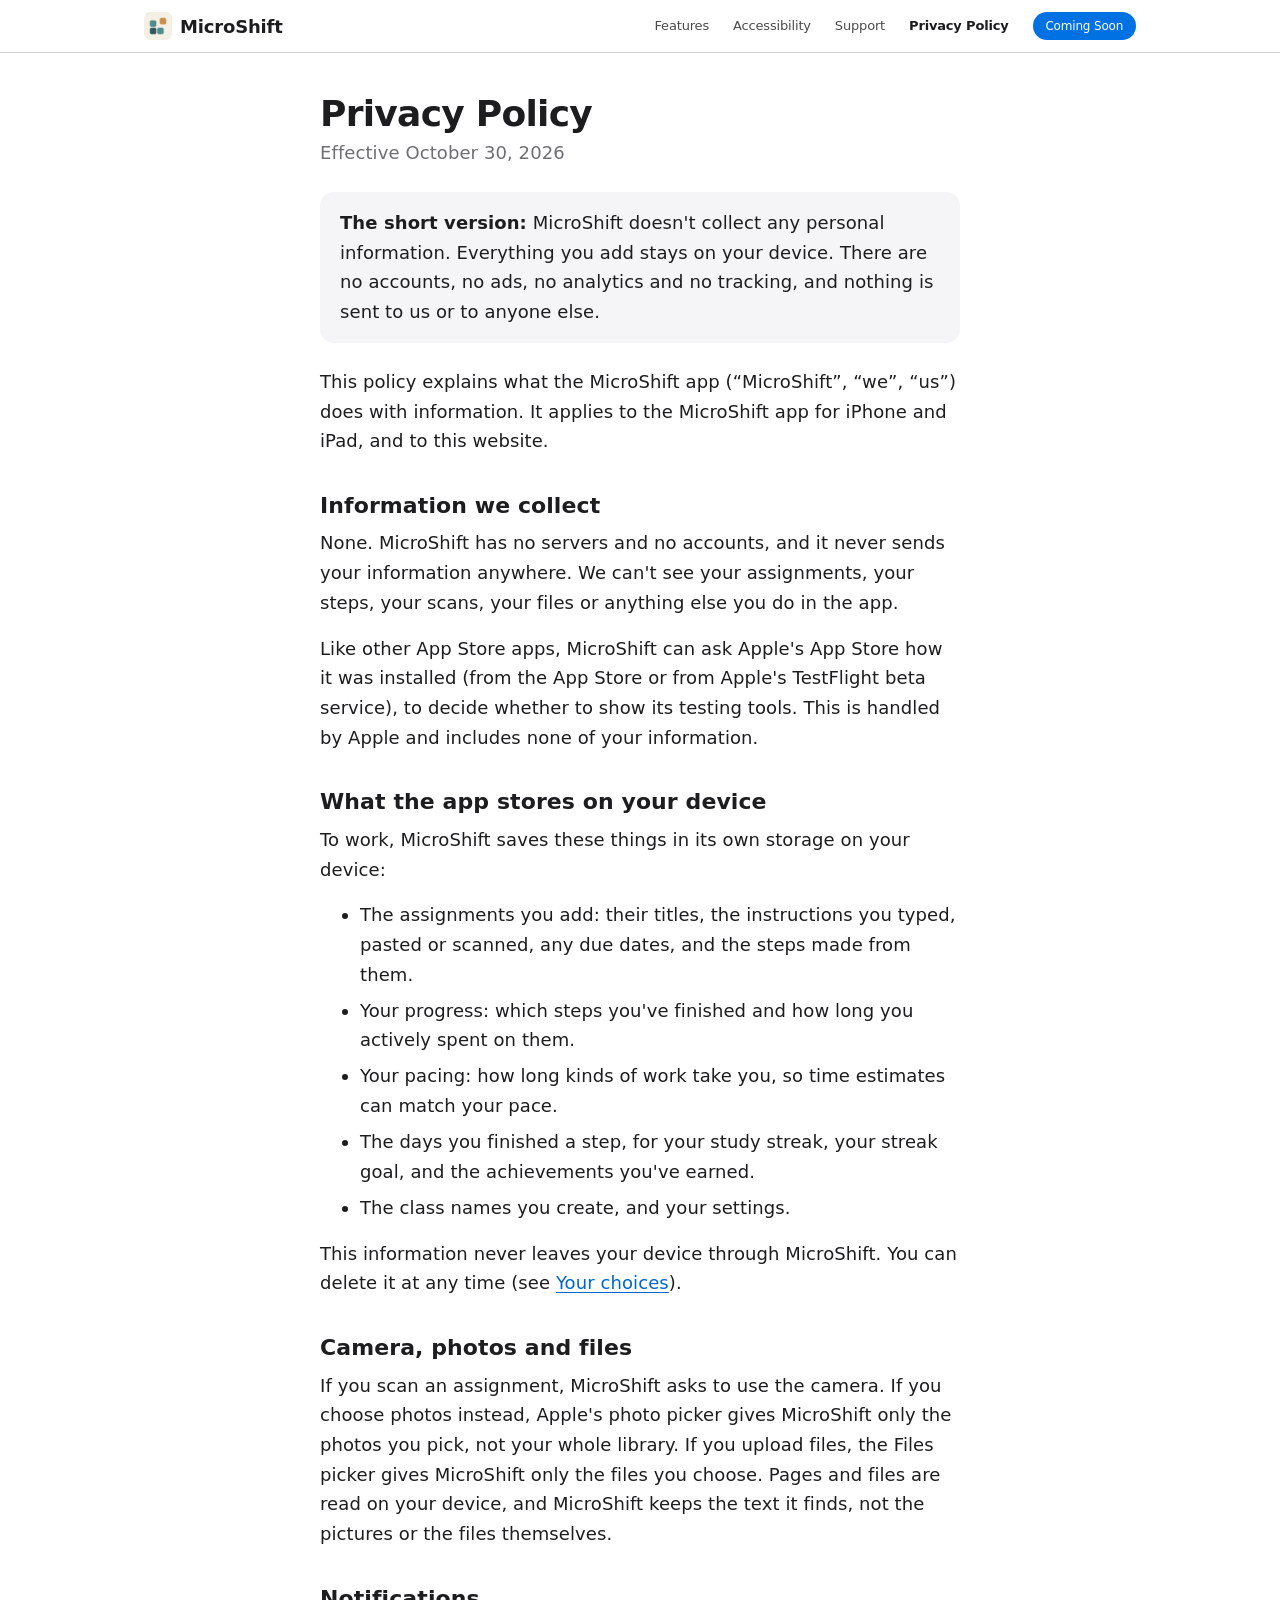
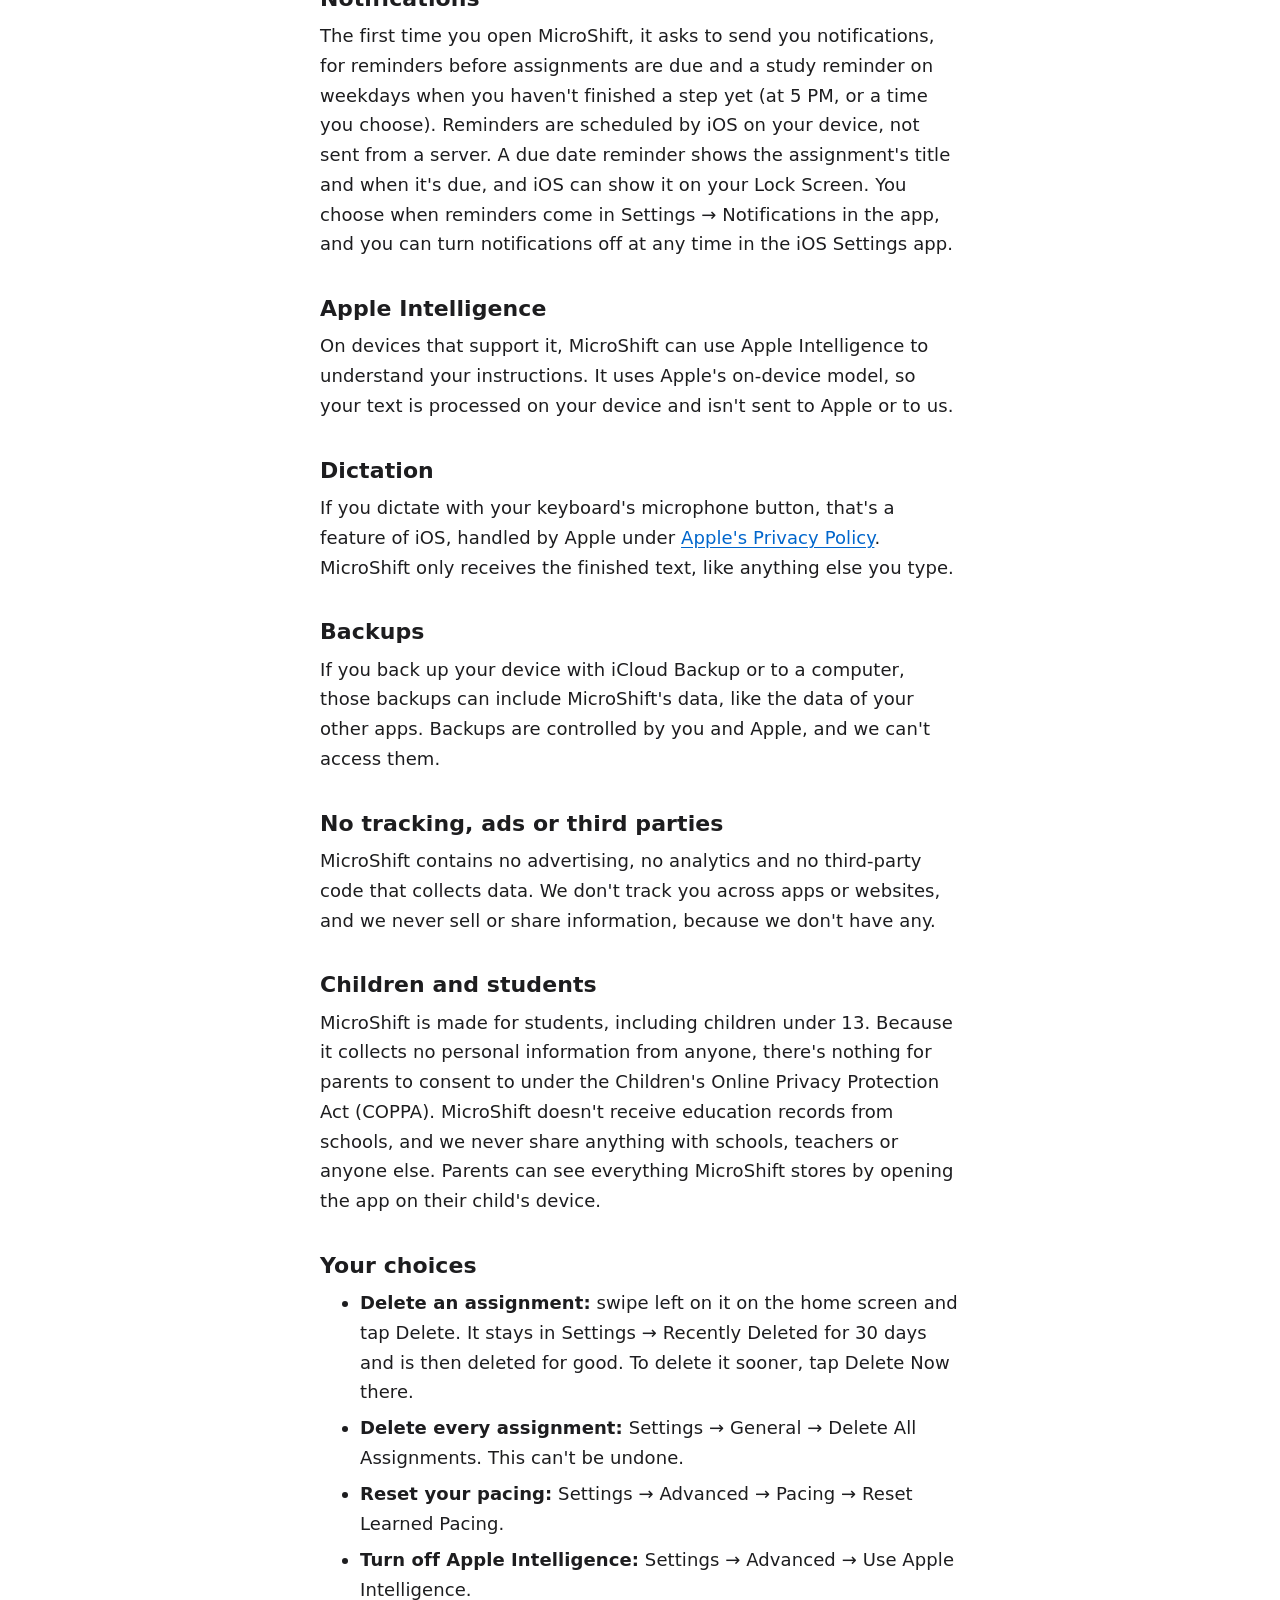
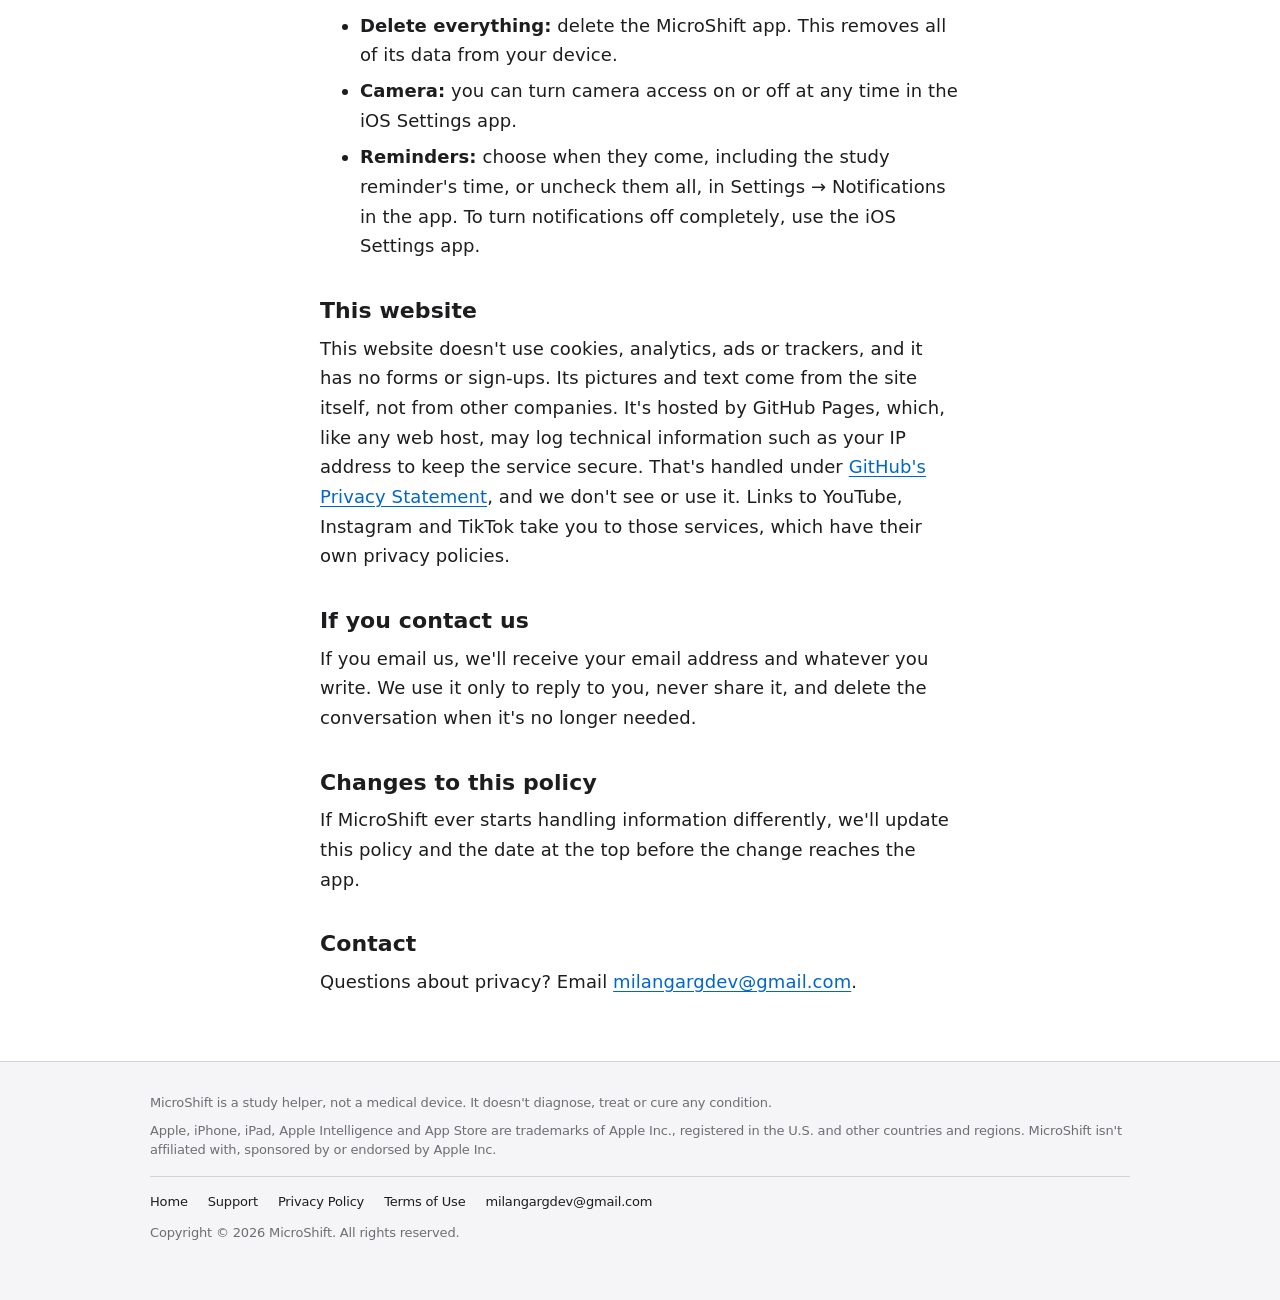
==== commit d8158d67: "Turn the home page into a marketing page for every feature The home page now shows MicroShift's feat" ====
--- a/privacy.html
+++ b/privacy.html
@@ -11,23 +11,28 @@
     <link rel="apple-touch-icon" href="images/apple-touch-icon.png">
 </head>
 <body>
-    <header>
-        <p class="app-name">
+    <a class="skip-link" href="#main">Skip to content</a>
+    <header class="globalnav">
+        <div class="globalnav-inner">
             <!-- The app's logo, light or dark to match the device. The name beside it says what it is. -->
-            <picture>
-                <source srcset="images/logo-dark.png" media="(prefers-color-scheme: dark)">
-                <img src="images/logo-light.png" alt="" width="48" height="48">
-            </picture>
-            MicroShift
-        </p>
-        <nav aria-label="Pages">
-            <a href="./">Support</a>
-            <a href="privacy.html" aria-current="page">Privacy Policy</a>
-            <a href="terms.html">Terms of Use</a>
-        </nav>
+            <a class="brand" href="./">
+                <picture>
+                    <source srcset="images/logo-dark.png" media="(prefers-color-scheme: dark)">
+                    <img src="images/logo-light.png" alt="" width="28" height="28">
+                </picture>
+                MicroShift
+            </a>
+            <nav class="nav-links" aria-label="Pages">
+                <a href="./#features">Features</a>
+                <a href="./#accessibility">Accessibility</a>
+                <a href="support.html">Support</a>
+                <a href="privacy.html" aria-current="page">Privacy Policy</a>
+            </nav>
+            <a class="nav-cta" href="./#download">Coming Soon</a>
+        </div>
     </header>
 
-    <main>
+    <main id="main" class="doc">
         <h1>Privacy Policy</h1>
         <p class="updated">Effective October 30, 2026</p>
 
@@ -38,7 +43,7 @@
         </div>
 
         <p>This policy explains what the MicroShift app (“MicroShift”, “we”, “us”) does with information. It applies to the
-            MicroShift app for iPhone and iPad.</p>
+            MicroShift app for iPhone and iPad, and to this website.</p>
 
         <h2>Information we collect</h2>
         <p>None. MicroShift has no servers and no accounts, and it never sends your information anywhere. We can't see
@@ -115,6 +120,14 @@
                 all, in Settings → Notifications in the app. To turn notifications off completely, use the iOS Settings app.</li>
         </ul>
 
+        <h2>This website</h2>
+        <p>This website doesn't use cookies, analytics, ads or trackers, and it has no forms or sign-ups. Its pictures
+            and text come from the site itself, not from other companies. It's hosted by GitHub Pages, which, like any
+            web host, may log technical information such as your IP address to keep the service secure. That's handled
+            under <a href="https://docs.github.com/en/site-policy/privacy-policies/github-general-privacy-statement">GitHub's
+                Privacy Statement</a>, and we don't see or use it. Links to YouTube, Instagram and TikTok take you to those
+            services, which have their own privacy policies.</p>
+
         <h2>If you contact us</h2>
         <p>If you email us, we'll receive your email address and whatever you write. We use it only to reply to you, never
             share it, and delete the conversation when it's no longer needed.</p>
@@ -127,9 +140,20 @@
         <p>Questions about privacy? Email <a href="mailto:milangargdev@gmail.com">milangargdev@gmail.com</a>.</p>
     </main>
 
-    <footer>
-        <p><a href="./">Support</a> · <a href="terms.html">Terms of Use</a> ·
-            <a href="mailto:milangargdev@gmail.com">milangargdev@gmail.com</a></p>
+    <footer class="site-footer">
+        <div class="wrap">
+            <p>MicroShift is a study helper, not a medical device. It doesn't diagnose, treat or cure any condition.</p>
+            <p>Apple, iPhone, iPad, Apple Intelligence and App Store are trademarks of Apple Inc., registered in the U.S.
+                and other countries and regions. MicroShift isn't affiliated with, sponsored by or endorsed by Apple Inc.</p>
+            <nav class="footer-links" aria-label="Footer">
+                <a href="./">Home</a>
+                <a href="support.html">Support</a>
+                <a href="privacy.html">Privacy Policy</a>
+                <a href="terms.html">Terms of Use</a>
+                <a href="mailto:milangargdev@gmail.com">milangargdev@gmail.com</a>
+            </nav>
+            <p>Copyright © 2026 MicroShift. All rights reserved.</p>
+        </div>
     </footer>
 </body>
 </html>
--- a/style.css
+++ b/style.css
@@ -1,112 +1,854 @@
-/* MicroShift support and legal pages. Plain, high-contrast and easy to
-   read: system font, generous spacing, one narrow column. */
+/* MicroShift website. Apple-style marketing home page plus plain, easy-to-read
+   Support and legal pages. System font, generous spacing, light and dark. */
 
 :root {
-    --text: #1c1c1e;
-    --secondary: #55555c;
-    --background: #f2f2f7;
+    --text: #1d1d1f;
+    --secondary: #6e6e73;
+    --background: #ffffff;
+    --alt: #f5f5f7;
     --card: #ffffff;
-    --accent: #0a60d0;
-    --rule: #d8d8de;
+    --card-on-white: #f5f5f7;
+    --accent: #0066cc;
+    --button: #0071e3;
+    --button-text: #ffffff;
+    --eyebrow: #9a5a12;
+    --rule: #d2d2d7;
+    --nav: rgba(255, 255, 255, 0.78);
+    --phone: #1d1d1f;
+    --phone-edge: #3a3a3c;
+    --band: #000000;
+    --band-text: #f5f5f7;
+    --band-secondary: #a1a1a6;
+    --band-accent: #2997ff;
     color-scheme: light dark;
 }
 
 @media (prefers-color-scheme: dark) {
     :root {
-        --text: #f2f2f7;
-        --secondary: #b4b4bc;
+        --text: #f5f5f7;
+        --secondary: #a1a1a6;
         --background: #000000;
-        --card: #1c1c1e;
-        --accent: #5aa9ff;
-        --rule: #3a3a3e;
+        --alt: #101010;
+        --card: #1d1d1f;
+        --card-on-white: #1d1d1f;
+        --accent: #2997ff;
+        --eyebrow: #d9a96a;
+        --rule: #424245;
+        --nav: rgba(22, 22, 23, 0.8);
+        --phone: #2c2c2e;
+        --phone-edge: #48484a;
+        --band: #101010;
     }
 }
 
 * {
     box-sizing: border-box;
+}
+
+html {
+    scroll-behavior: smooth;
+}
+
+@media (prefers-reduced-motion: reduce) {
+    html {
+        scroll-behavior: auto;
+    }
 }
 
 body {
     margin: 0;
     background: var(--background);
     color: var(--text);
-    font-family: -apple-system, BlinkMacSystemFont, "Segoe UI", system-ui, sans-serif;
+    font-family: -apple-system, BlinkMacSystemFont, "SF Pro Text", "Helvetica Neue", "Segoe UI", system-ui, sans-serif;
+    font-size: 1.0625rem;
+    line-height: 1.5;
+    letter-spacing: -0.01em;
+    -webkit-font-smoothing: antialiased;
+}
+
+a {
+    color: var(--accent);
+    text-decoration: none;
+}
+
+a:hover {
+    text-decoration: underline;
+    text-underline-offset: 0.15em;
+}
+
+a:focus-visible {
+    outline: 3px solid var(--accent);
+    outline-offset: 3px;
+    border-radius: 6px;
+}
+
+img {
+    max-width: 100%;
+}
+
+.skip-link {
+    position: absolute;
+    left: 16px;
+    top: -60px;
+    z-index: 20;
+    background: var(--button);
+    color: var(--button-text);
+    padding: 0.5rem 1rem;
+    border-radius: 980px;
+}
+
+.skip-link:focus {
+    top: 8px;
+}
+
+/* ---------- Navigation ---------- */
+
+.globalnav {
+    position: sticky;
+    top: 0;
+    z-index: 10;
+    background: var(--nav);
+    -webkit-backdrop-filter: saturate(180%) blur(20px);
+    backdrop-filter: saturate(180%) blur(20px);
+    border-bottom: 1px solid var(--rule);
+}
+
+.globalnav-inner {
+    max-width: 1024px;
+    margin: 0 auto;
+    padding: 0 16px;
+    height: 52px;
+    display: flex;
+    align-items: center;
+    gap: 1.5rem;
+}
+
+.brand {
+    display: flex;
+    align-items: center;
+    gap: 0.5rem;
+    color: var(--text);
+    font-weight: 600;
+    font-size: 1.125rem;
+    margin-right: auto;
+}
+
+.brand:hover {
+    text-decoration: none;
+}
+
+/* Rounded like the app icon on a Home Screen. */
+.brand img {
+    display: block;
+    width: 28px;
+    height: 28px;
+    border-radius: 22.5%;
+}
+
+.nav-links {
+    display: flex;
+    gap: 1.5rem;
+    font-size: 0.8125rem;
+}
+
+.nav-links a {
+    color: var(--text);
+    opacity: 0.8;
+}
+
+.nav-links a:hover,
+.nav-links a[aria-current="page"] {
+    opacity: 1;
+    text-decoration: none;
+}
+
+.nav-links a[aria-current="page"] {
+    font-weight: 600;
+}
+
+.nav-cta {
+    background: var(--button);
+    color: var(--button-text);
+    font-size: 0.75rem;
+    font-weight: 500;
+    padding: 0.3rem 0.8rem;
+    border-radius: 980px;
+    white-space: nowrap;
+}
+
+.nav-cta:hover {
+    text-decoration: none;
+    filter: brightness(1.08);
+}
+
+@media (max-width: 733px) {
+    .nav-links {
+        display: none;
+    }
+}
+
+/* ---------- Shared marketing layout ---------- */
+
+.section {
+    padding: 96px 16px;
+}
+
+.section.alt {
+    background: var(--alt);
+}
+
+.wrap {
+    max-width: 980px;
+    margin: 0 auto;
+}
+
+.wrap.wide {
+    max-width: 1200px;
+}
+
+.center {
+    text-align: center;
+}
+
+.eyebrow {
+    color: var(--eyebrow);
+    font-size: 1.3125rem;
+    font-weight: 600;
+    margin: 0 0 0.5rem;
+}
+
+.headline {
+    font-size: clamp(2.25rem, 6vw, 3.5rem);
+    line-height: 1.07;
+    letter-spacing: -0.02em;
+    font-weight: 700;
+    margin: 0 0 1rem;
+}
+
+.intro {
+    font-size: clamp(1.1875rem, 2.4vw, 1.3125rem);
+    line-height: 1.45;
+    color: var(--secondary);
+    max-width: 44rem;
+    margin: 0 0 1.5rem;
+}
+
+.center .intro {
+    margin-left: auto;
+    margin-right: auto;
+}
+
+.intro strong {
+    color: var(--text);
+    font-weight: 600;
+}
+
+.more::after {
+    content: " ›";
+}
+
+sup {
+    font-size: 0.6em;
+    line-height: 0;
+}
+
+sup a {
+    color: inherit;
+}
+
+/* ---------- Coming soon, and the App Store badge's spot ---------- */
+
+.cta-row {
+    display: flex;
+    flex-wrap: wrap;
+    align-items: center;
+    justify-content: center;
+    gap: 1rem 1.75rem;
+    margin: 2rem 0 0;
+}
+
+/* "Coming soon" stands in for the App Store badge until MicroShift is live. */
+.coming-soon {
+    display: inline-flex;
+    align-items: center;
+    gap: 0.5rem;
+    border: 1.5px solid var(--text);
+    color: var(--text);
+    font-size: 1.0625rem;
+    font-weight: 600;
+    padding: 0.7rem 1.3rem;
+    border-radius: 980px;
+}
+
+.coming-soon svg {
+    width: 20px;
+    height: 20px;
+}
+
+/* Apple's official badge, once it's added (see README.md). Apple asks for at
+   least 40px of height on screen and clear space around it. */
+.store-badge img {
+    display: block;
+    height: 54px;
+    width: auto;
+}
+
+/* ---------- iPhone frame around screenshots ---------- */
+
+.phone {
+    --w: 280px;
+    width: var(--w);
+    margin: 0;
+    padding: calc(var(--w) * 0.035);
+    background: var(--phone);
+    border-radius: calc(var(--w) * 0.17);
+    box-shadow:
+        inset 0 0 0 2px var(--phone-edge),
+        0 30px 60px -25px rgba(0, 0, 0, 0.45);
+    flex: none;
+}
+
+.phone img {
+    display: block;
+    width: 100%;
+    height: auto;
+    border-radius: calc(var(--w) * 0.135);
+}
+
+.phone.small {
+    --w: 230px;
+}
+
+/* ---------- Hero ---------- */
+
+.hero {
+    padding: 72px 16px 0;
+    text-align: center;
+    overflow: hidden;
+}
+
+.app-icon {
+    display: block;
+    width: 96px;
+    height: 96px;
+    margin: 0 auto 1.5rem;
+    border-radius: 22.5%;
+    box-shadow: 0 10px 30px -12px rgba(0, 0, 0, 0.35);
+}
+
+.hero h1 {
+    font-size: clamp(2.75rem, 8vw, 5rem);
+    line-height: 1.04;
+    letter-spacing: -0.025em;
+    font-weight: 700;
+    margin: 0 auto 1rem;
+}
+
+/* "Big work," on one line and "one step at a time." on the next, where
+   there's room for it. */
+@media (min-width: 734px) {
+    .hero h1 .line {
+        display: block;
+        white-space: nowrap;
+    }
+}
+
+.hero .intro {
+    margin-left: auto;
+    margin-right: auto;
+}
+
+.hero-phones {
+    display: flex;
+    justify-content: center;
+    align-items: flex-start;
+    gap: 32px;
+    margin-top: 64px;
+    /* The phones run off the bottom edge, like a product shot. */
+    height: 520px;
+    overflow: hidden;
+}
+
+.hero-phones .phone.small {
+    margin-top: 80px;
+}
+
+@media (max-width: 733px) {
+    .hero-phones .phone.small {
+        display: none;
+    }
+
+    .hero-phones {
+        height: 440px;
+    }
+
+    .phone {
+        --w: 250px;
+    }
+}
+
+/* ---------- How it works ---------- */
+
+.steps-row {
+    display: grid;
+    grid-template-columns: repeat(3, 1fr);
+    gap: 24px;
+    margin: 3rem 0;
+    text-align: left;
+}
+
+.step-card {
+    background: var(--card);
+    border-radius: 18px;
+    padding: 28px;
+}
+
+.step-number {
+    display: inline-grid;
+    place-items: center;
+    width: 36px;
+    height: 36px;
+    border-radius: 50%;
+    background: var(--text);
+    color: var(--background);
+    font-weight: 700;
+    margin-bottom: 1rem;
+}
+
+.step-card h3 {
+    font-size: 1.5rem;
+    line-height: 1.2;
+    margin: 0 0 0.5rem;
+}
+
+.step-card p {
+    color: var(--secondary);
+    margin: 0;
+}
+
+@media (max-width: 733px) {
+    .steps-row {
+        grid-template-columns: 1fr;
+    }
+}
+
+/* The worked example: one real assignment and the steps MicroShift made. */
+.example {
+    display: grid;
+    grid-template-columns: 1fr 1.4fr;
+    gap: 24px;
+    align-items: start;
+    text-align: left;
+}
+
+.example-prompt,
+.example-steps {
+    background: var(--card);
+    border-radius: 18px;
+    padding: 28px;
+}
+
+.example-label {
+    font-size: 0.8125rem;
+    font-weight: 600;
+    text-transform: uppercase;
+    letter-spacing: 0.04em;
+    color: var(--secondary);
+    margin: 0 0 0.75rem;
+}
+
+.example-prompt blockquote {
+    margin: 0;
+    font-size: 1.3125rem;
+    line-height: 1.4;
+    font-weight: 600;
+}
+
+.example-steps ol {
+    list-style: none;
+    margin: 0;
+    padding: 0;
+    counter-reset: step;
+}
+
+.example-steps li {
+    counter-increment: step;
+    display: flex;
+    align-items: baseline;
+    gap: 0.75rem;
+    padding: 0.55rem 0;
+    border-top: 1px solid var(--rule);
+}
+
+.example-steps li:first-child {
+    border-top: 0;
+}
+
+.example-steps li::before {
+    content: counter(step);
+    flex: none;
+    width: 1.6rem;
+    font-weight: 700;
+    color: var(--secondary);
+    font-variant-numeric: tabular-nums;
+}
+
+.example-steps .mins {
+    margin-left: auto;
+    flex: none;
+    color: var(--secondary);
+    font-variant-numeric: tabular-nums;
+}
+
+.example-total {
+    margin: 1rem 0 0;
+    font-weight: 600;
+}
+
+@media (max-width: 733px) {
+    .example {
+        grid-template-columns: 1fr;
+    }
+}
+
+/* ---------- Feature rows: text beside phones ---------- */
+
+.feature-row {
+    display: flex;
+    align-items: center;
+    gap: 64px;
+}
+
+.feature-row.reverse {
+    flex-direction: row-reverse;
+}
+
+.feature-text {
+    flex: 1;
+}
+
+.feature-phones {
+    display: flex;
+    gap: 24px;
+    justify-content: center;
+}
+
+@media (max-width: 833px) {
+    .feature-row,
+    .feature-row.reverse {
+        flex-direction: column;
+        gap: 48px;
+    }
+
+    .feature-phones .phone + .phone {
+        display: none;
+    }
+}
+
+/* A list of short points, each with an icon. */
+.points {
+    list-style: none;
+    margin: 2rem 0 0;
+    padding: 0;
+    display: grid;
+    gap: 1.5rem;
+    text-align: left;
+}
+
+.points.two {
+    grid-template-columns: repeat(2, 1fr);
+}
+
+.points.three {
+    grid-template-columns: repeat(3, 1fr);
+}
+
+.points li {
+    display: grid;
+    grid-template-columns: 32px 1fr;
+    gap: 0.15rem 0.9rem;
+    align-items: start;
+    align-content: start;
+}
+
+.points svg {
+    width: 28px;
+    height: 28px;
+    color: var(--accent);
+    grid-row: span 2;
+}
+
+.points strong {
+    font-size: 1.0625rem;
+}
+
+.points span {
+    color: var(--secondary);
+}
+
+@media (max-width: 733px) {
+    .points.two,
+    .points.three {
+        grid-template-columns: 1fr;
+    }
+}
+
+/* ---------- Dark band (Focus Mode) ---------- */
+
+.band {
+    background: var(--band);
+    color: var(--band-text);
+}
+
+.band .intro,
+.band .points span {
+    color: var(--band-secondary);
+}
+
+.band .intro strong {
+    color: var(--band-text);
+}
+
+.band .points svg,
+.band a {
+    color: var(--band-accent);
+}
+
+.band .eyebrow {
+    color: #d9a96a;
+}
+
+/* ---------- Bento tiles ---------- */
+
+.bento {
+    display: grid;
+    grid-template-columns: repeat(6, 1fr);
+    gap: 24px;
+    margin-top: 3rem;
+    text-align: left;
+}
+
+.tile {
+    background: var(--card-on-white);
+    border-radius: 24px;
+    padding: 32px;
+    grid-column: span 2;
+    display: flex;
+    flex-direction: column;
+    overflow: hidden;
+}
+
+.section.alt .tile {
+    background: var(--card);
+}
+
+.tile.half {
+    grid-column: span 3;
+}
+
+.tile svg.icon {
+    width: 32px;
+    height: 32px;
+    color: var(--accent);
+    margin-bottom: 1rem;
+}
+
+.tile h3 {
+    font-size: 1.5rem;
+    line-height: 1.2;
+    margin: 0 0 0.5rem;
+}
+
+.tile p {
+    color: var(--secondary);
+    margin: 0;
+}
+
+/* A phone peeking up from the bottom of a tile. --shift shows a lower part
+   of the screen. */
+/* margin-top: auto lines the phones up along the bottom of a row of tiles. */
+.tile p:not(:last-child) {
+    margin-bottom: 32px;
+}
+
+.peek {
+    margin: auto -32px -32px;
+    height: 330px;
+    overflow: hidden;
+    display: flex;
+    justify-content: center;
+    align-items: flex-start;
+}
+
+.peek .phone {
+    --w: 260px;
+    margin-top: calc(var(--shift, 0px) * -1);
+}
+
+@media (max-width: 833px) {
+    .bento {
+        grid-template-columns: 1fr;
+    }
+
+    .tile,
+    .tile.half {
+        grid-column: auto;
+    }
+}
+
+/* ---------- Social links ---------- */
+
+.social {
+    display: grid;
+    grid-template-columns: repeat(3, 1fr);
+    gap: 24px;
+    margin-top: 3rem;
+}
+
+.social a {
+    display: flex;
+    flex-direction: column;
+    align-items: center;
+    gap: 0.4rem;
+    background: var(--card);
+    border-radius: 24px;
+    padding: 32px 16px;
+    color: var(--text);
+    text-align: center;
+}
+
+.social a:hover {
+    text-decoration: none;
+    transform: translateY(-2px);
+}
+
+@media (prefers-reduced-motion: no-preference) {
+    .social a {
+        transition: transform 0.2s ease;
+    }
+}
+
+.social svg {
+    width: 40px;
+    height: 40px;
+    color: var(--accent);
+    margin-bottom: 0.25rem;
+}
+
+.social strong {
+    font-size: 1.3125rem;
+}
+
+.social span {
+    color: var(--secondary);
+}
+
+.social .go {
+    color: var(--accent);
+}
+
+@media (max-width: 733px) {
+    .social {
+        grid-template-columns: 1fr;
+    }
+}
+
+/* ---------- Coming soon ---------- */
+
+.download .app-icon {
+    width: 120px;
+    height: 120px;
+}
+
+.fine {
+    color: var(--secondary);
+    font-size: 0.9375rem;
+    margin: 1.5rem 0 0;
+}
+
+/* ---------- Footer ---------- */
+
+.site-footer {
+    background: var(--alt);
+    color: var(--secondary);
+    font-size: 0.8125rem;
+    line-height: 1.45;
+    padding: 32px 16px 48px;
+    border-top: 1px solid var(--rule);
+}
+
+.site-footer ol,
+.site-footer ul {
+    margin: 0 0 1rem;
+    padding-left: 1.25rem;
+}
+
+.site-footer ul {
+    list-style: none;
+    padding-left: 0;
+}
+
+.site-footer li {
+    margin-bottom: 0.6rem;
+}
+
+.site-footer p {
+    margin: 0 0 0.6rem;
+}
+
+.site-footer a {
+    color: var(--text);
+}
+
+.footer-links {
+    display: flex;
+    flex-wrap: wrap;
+    gap: 0.25rem 1.25rem;
+    border-top: 1px solid var(--rule);
+    padding-top: 1rem;
+    margin: 1rem 0 0.75rem;
+}
+
+/* ---------- Support and legal pages ---------- */
+
+.doc {
+    max-width: 42rem;
+    margin: 0 auto;
+    padding: 0 16px 48px;
     font-size: 1.125rem;
     line-height: 1.65;
-    letter-spacing: 0.01em;
-}
-
-header,
-main,
-footer {
-    max-width: 42rem;
-    margin: 0 auto;
-    padding: 0 16px;
-}
-
-header {
-    padding-top: 2.5rem;
-}
-
-.app-name {
-    display: flex;
-    align-items: center;
-    gap: 0.75rem;
-    margin: 0;
-    font-size: 1.25rem;
-    font-weight: 600;
-    color: var(--text);
-}
-
-/* Rounded like the app icon on a Home Screen. */
-.app-name img {
-    display: block;
-    width: 48px;
-    height: 48px;
-    border-radius: 22.5%;
-}
-
-nav {
-    display: flex;
-    flex-wrap: wrap;
-    gap: 0.25rem 1.25rem;
-    margin-top: 0.5rem;
-}
-
-nav a[aria-current="page"] {
-    color: var(--text);
-    text-decoration: none;
-    font-weight: 600;
-}
-
-h1 {
-    font-size: 2rem;
-    line-height: 1.2;
-    margin: 1.5rem 0 0.25rem;
-}
-
-h2 {
-    font-size: 1.3rem;
+    letter-spacing: 0.005em;
+}
+
+.doc h1 {
+    font-size: 2.25rem;
+    line-height: 1.15;
+    letter-spacing: -0.02em;
+    margin: 2.5rem 0 0.25rem;
+}
+
+.doc h2 {
+    font-size: 1.375rem;
     line-height: 1.3;
     margin: 2.25rem 0 0.5rem;
 }
 
-h3 {
-    font-size: 1.1rem;
+.doc h3 {
+    font-size: 1.125rem;
     margin: 1.5rem 0 0.25rem;
 }
 
-p,
-ul {
+.doc p,
+.doc ul {
     margin: 0 0 1rem;
 }
 
-li {
+.doc li {
     margin-bottom: 0.4rem;
 }
 
-a {
-    color: var(--accent);
+.doc a {
+    text-decoration: underline;
     text-underline-offset: 0.15em;
 }
 
@@ -116,7 +858,7 @@
 }
 
 .summary {
-    background: var(--card);
+    background: var(--alt);
     border-radius: 14px;
     padding: 1rem 1.25rem;
     margin: 1.5rem 0;
@@ -126,12 +868,3 @@
 .summary ul:last-child {
     margin-bottom: 0;
 }
-
-footer {
-    border-top: 1px solid var(--rule);
-    margin-top: 3rem;
-    padding-top: 1rem;
-    padding-bottom: 3rem;
-    color: var(--secondary);
-    font-size: 1rem;
-}
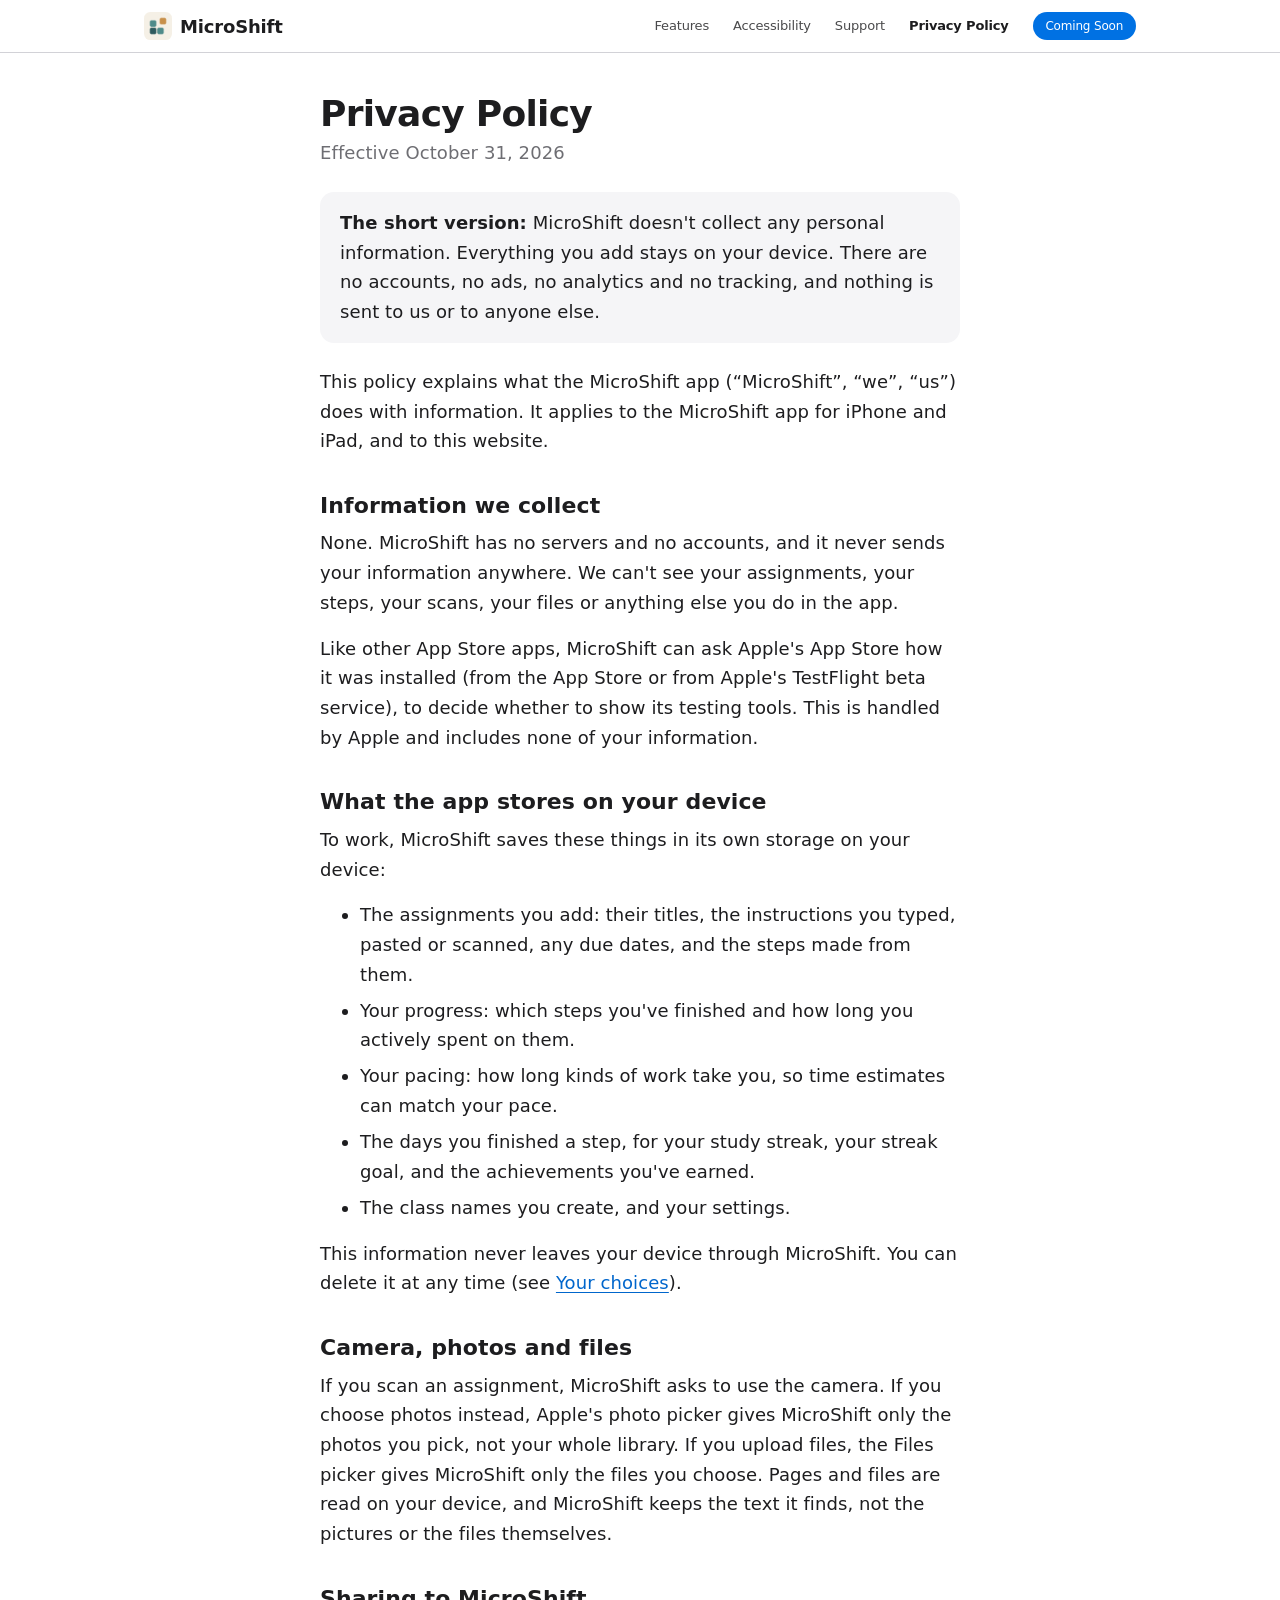
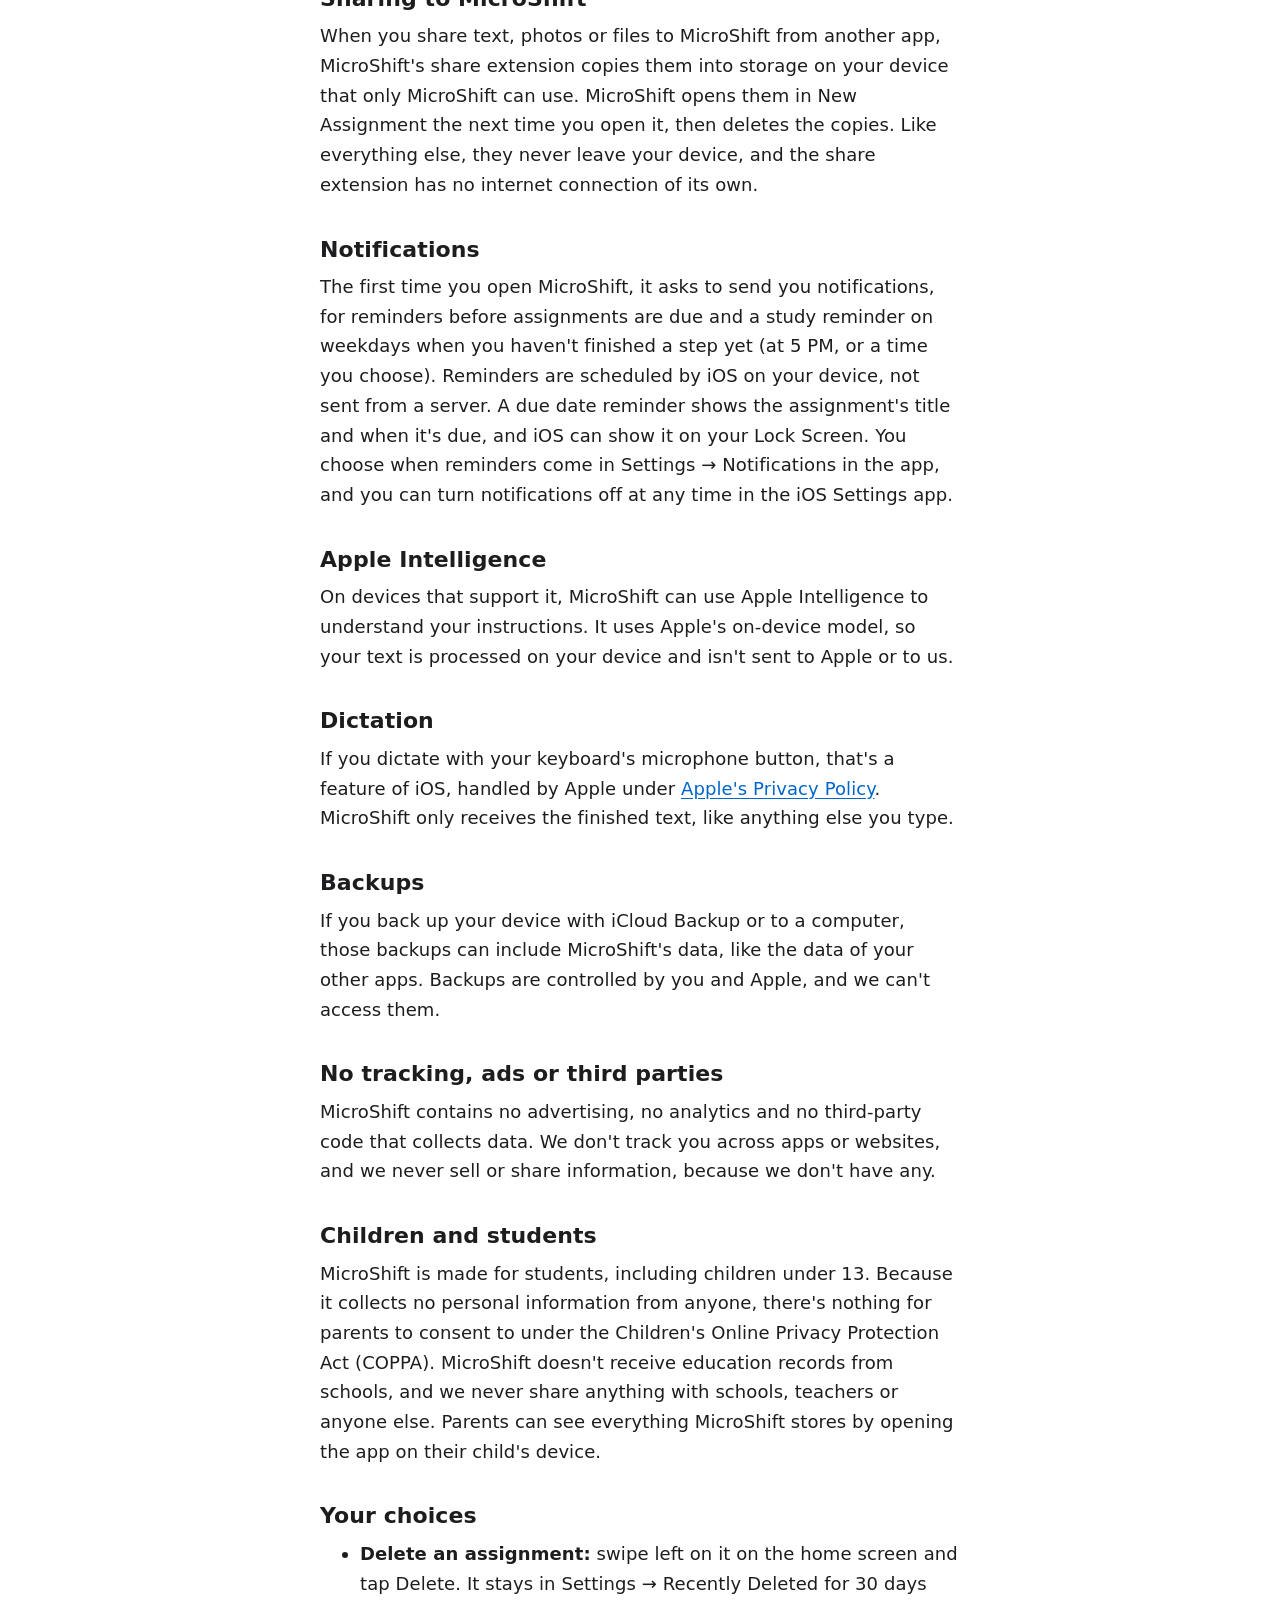
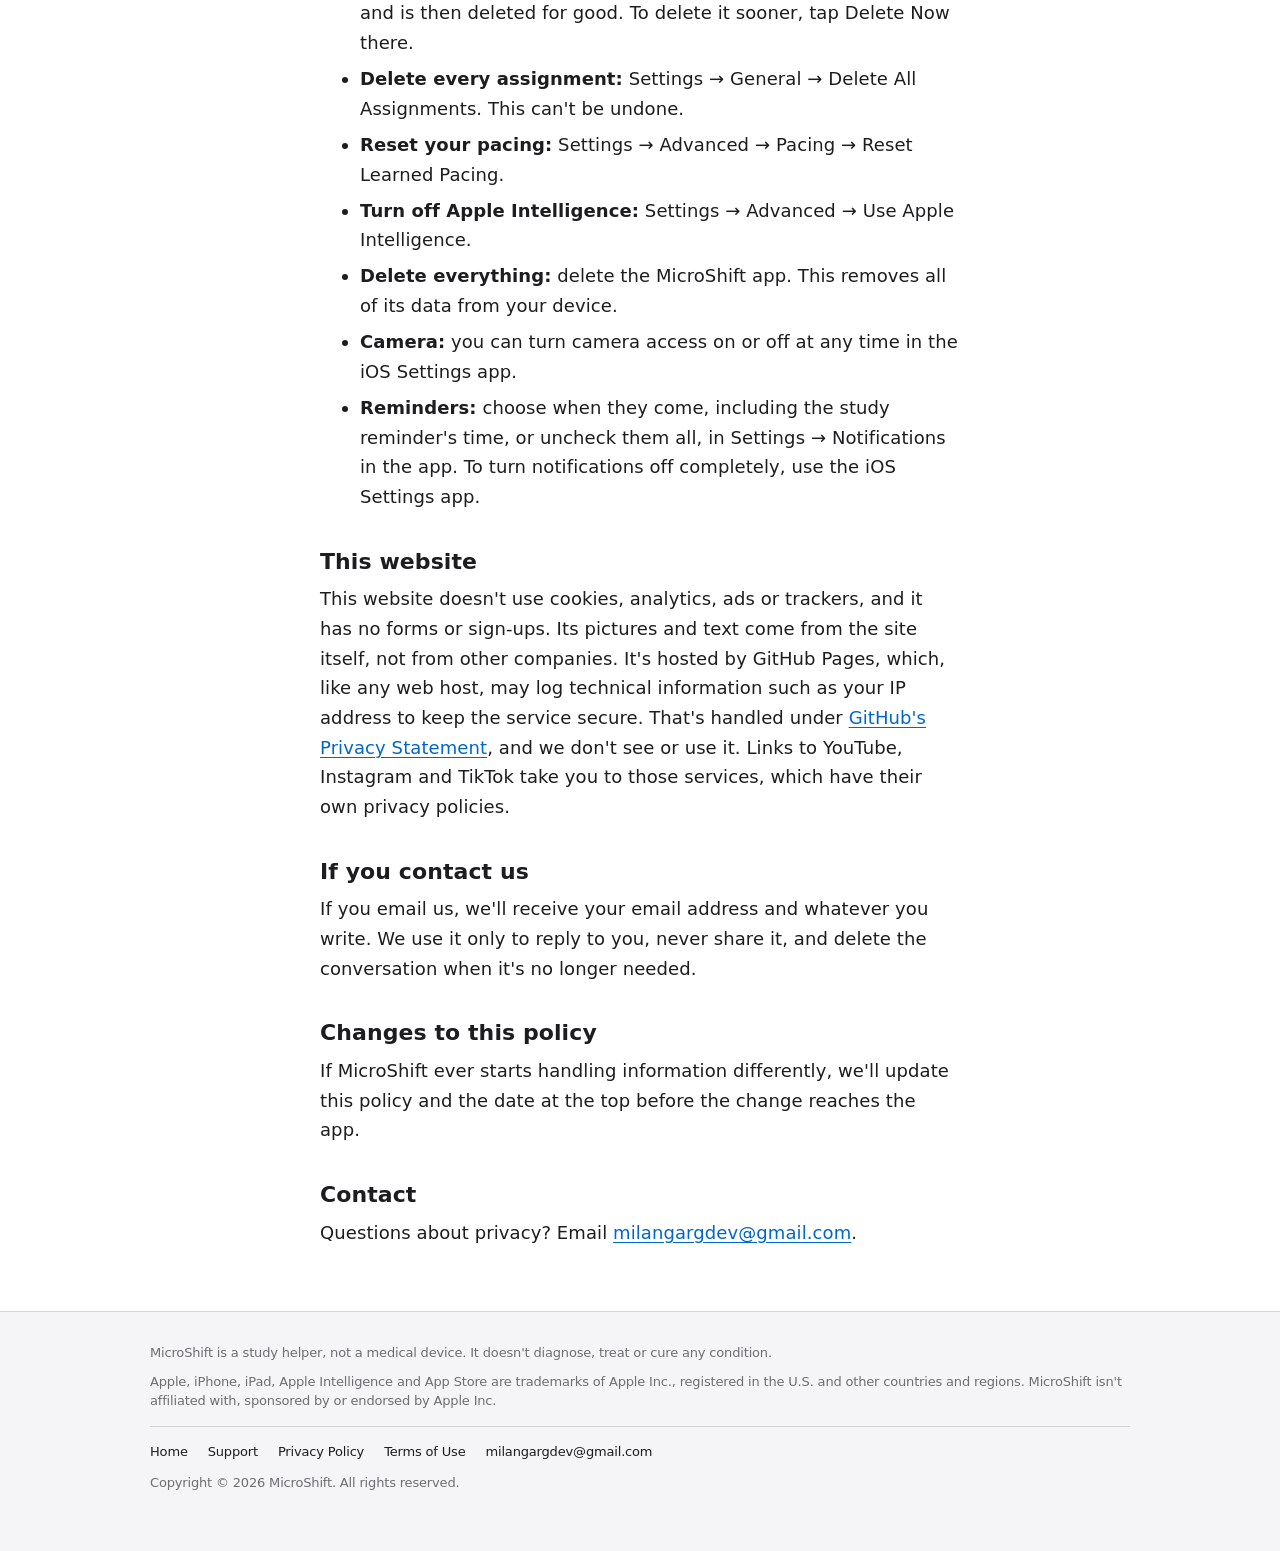
==== commit af985d74: "Describe Share to MicroShift The home page's "Add anything" and How it works mention sharing from ot" ====
--- a/privacy.html
+++ b/privacy.html
@@ -34,7 +34,7 @@
 
     <main id="main" class="doc">
         <h1>Privacy Policy</h1>
-        <p class="updated">Effective October 30, 2026</p>
+        <p class="updated">Effective October 31, 2026</p>
 
         <div class="summary">
             <p><strong>The short version:</strong> MicroShift doesn't collect any personal information. Everything you add
@@ -71,6 +71,12 @@
             gives MicroShift only the photos you pick, not your whole library. If you upload files, the Files picker gives
             MicroShift only the files you choose. Pages and files are read on your device, and MicroShift keeps the text
             it finds, not the pictures or the files themselves.</p>
+
+        <h2>Sharing to MicroShift</h2>
+        <p>When you share text, photos or files to MicroShift from another app, MicroShift's share extension copies
+            them into storage on your device that only MicroShift can use. MicroShift opens them in New Assignment the
+            next time you open it, then deletes the copies. Like everything else, they never leave your device, and the
+            share extension has no internet connection of its own.</p>
 
         <h2>Notifications</h2>
         <p>The first time you open MicroShift, it asks to send you notifications, for reminders before assignments are
--- a/style.css
+++ b/style.css
@@ -571,6 +571,11 @@
     align-content: start;
 }
 
+/* A point that spans the whole row of a two- or three-column list. */
+.points li.wide {
+    grid-column: 1 / -1;
+}
+
 .points svg {
     width: 28px;
     height: 28px;
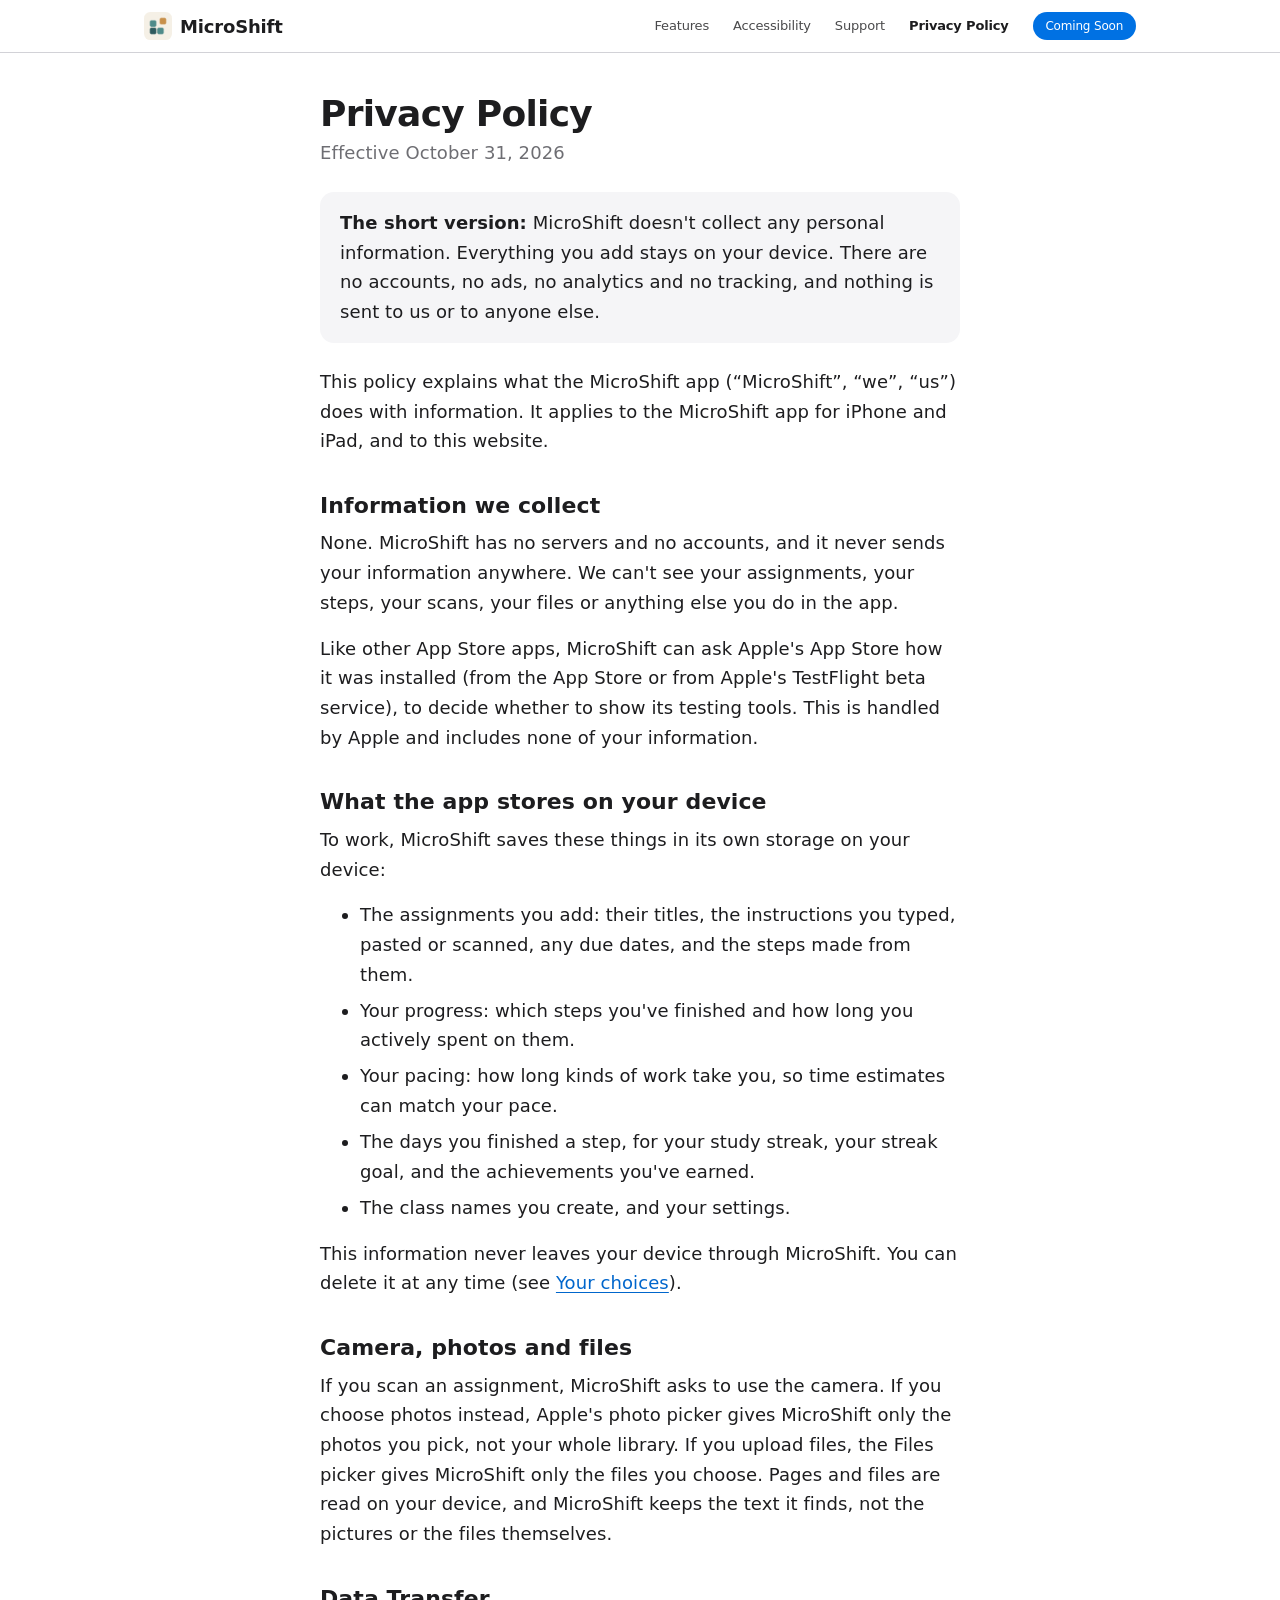
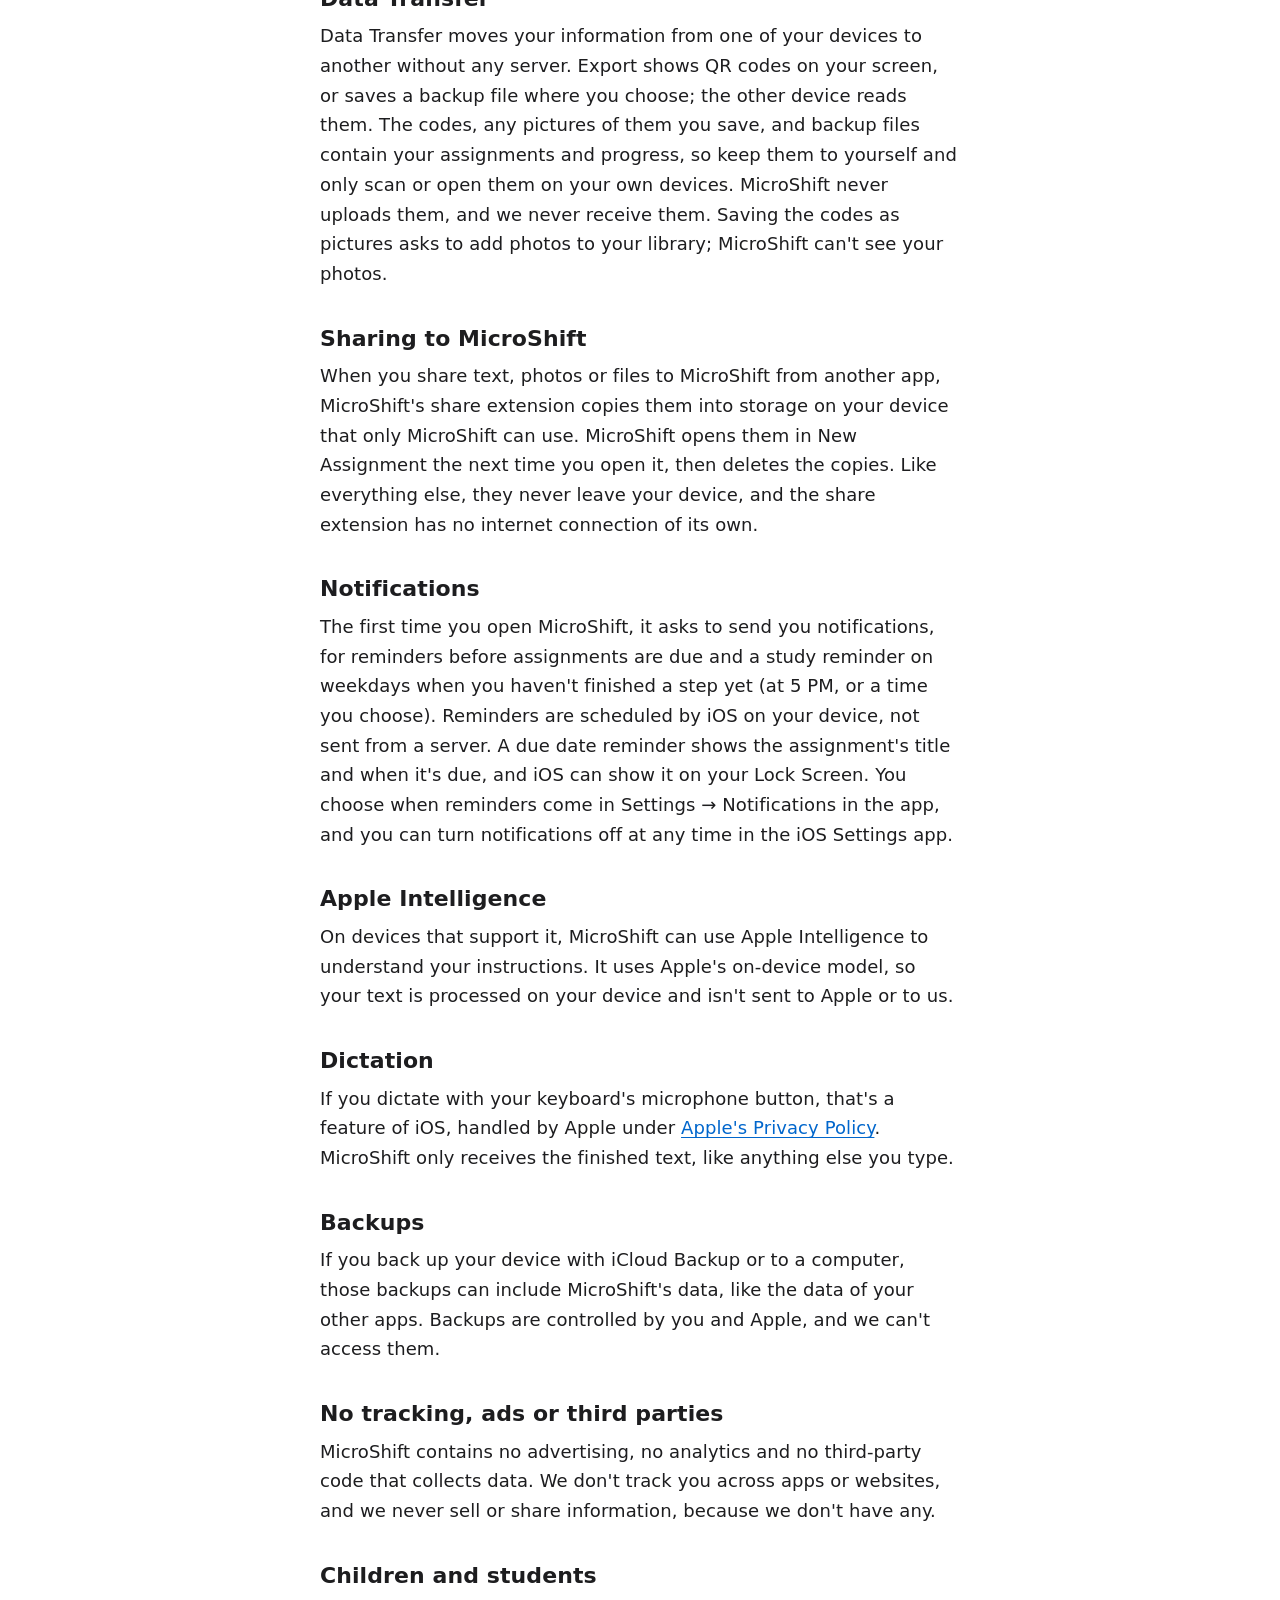
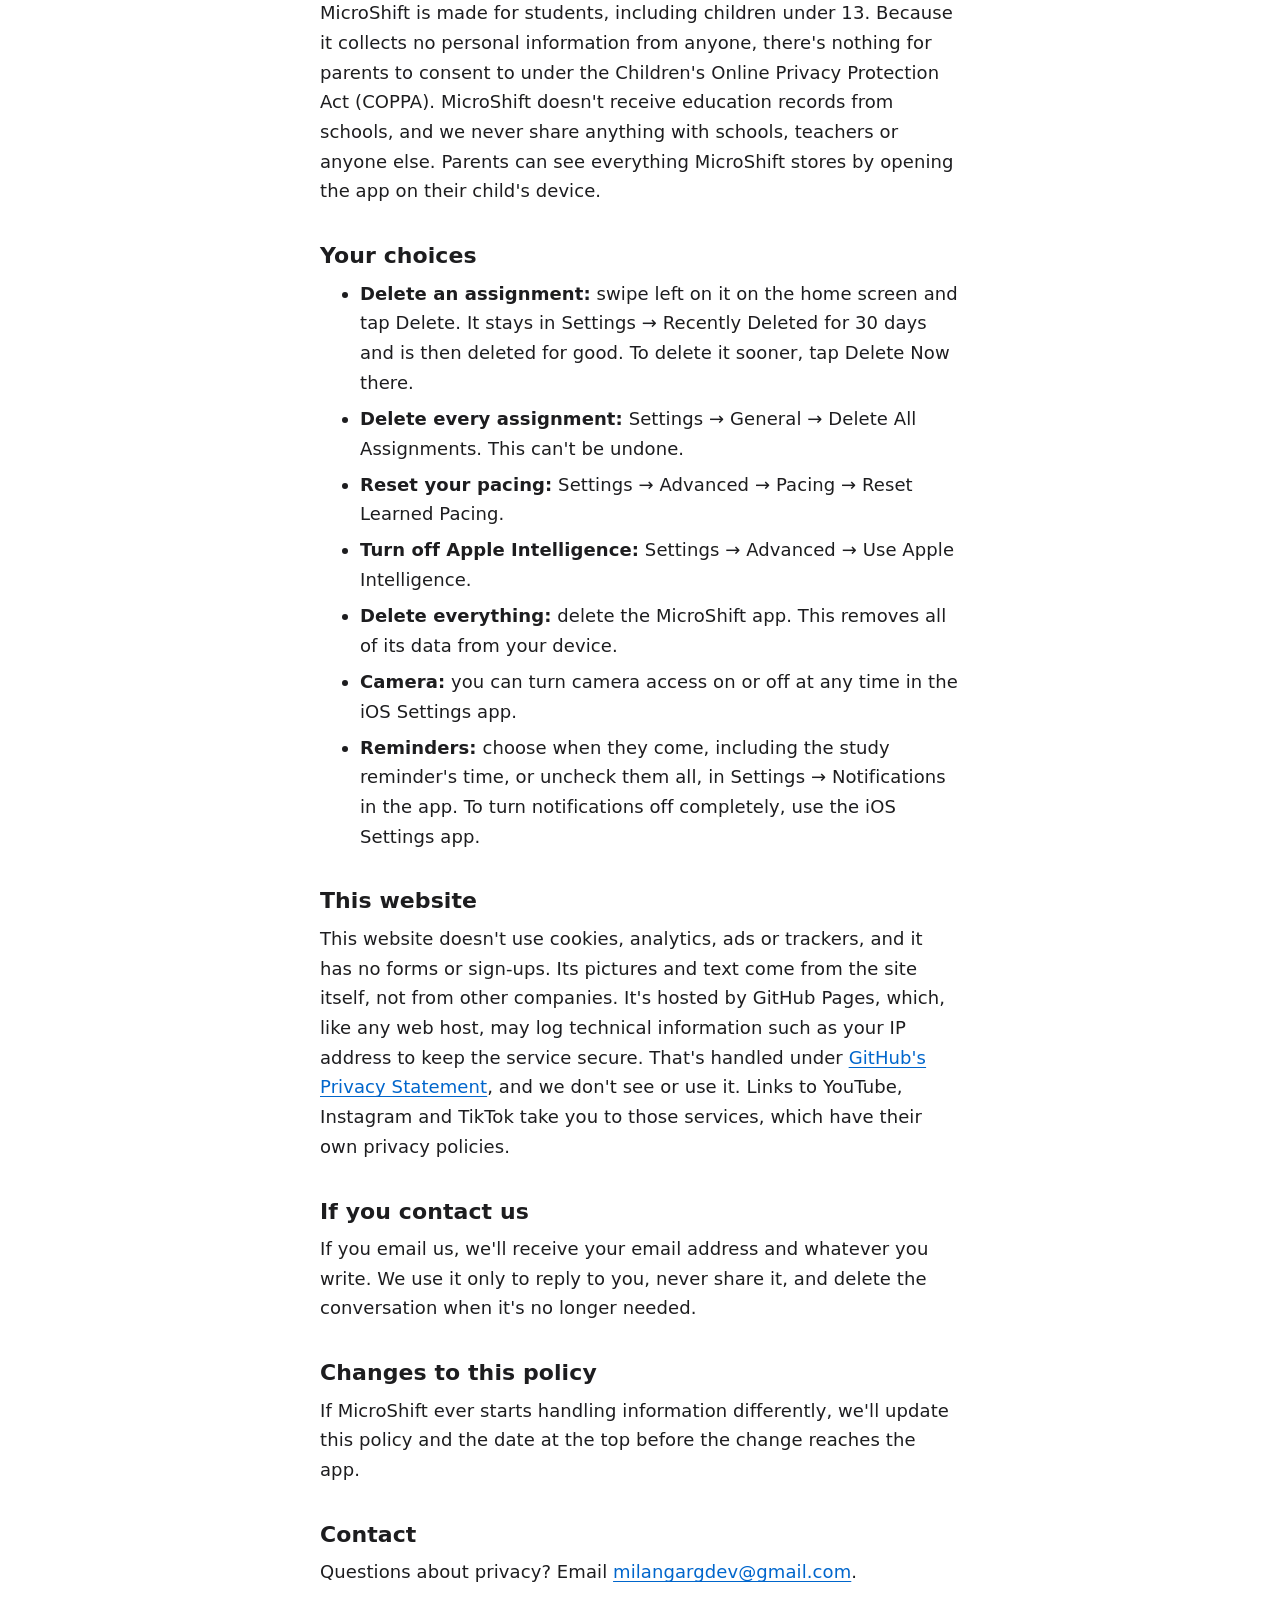
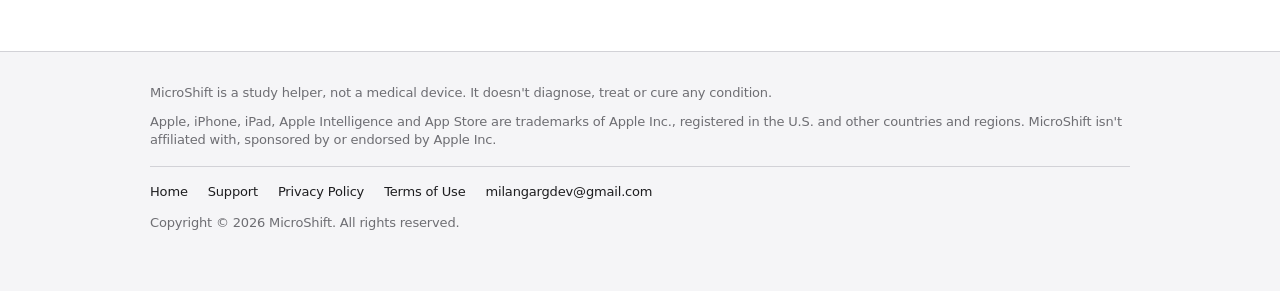
==== commit ccb392a6: "Add Data Transfer to the home page, Support and Privacy Policy A Data Transfer section low on the ho" ====
--- a/privacy.html
+++ b/privacy.html
@@ -71,6 +71,14 @@
             gives MicroShift only the photos you pick, not your whole library. If you upload files, the Files picker gives
             MicroShift only the files you choose. Pages and files are read on your device, and MicroShift keeps the text
             it finds, not the pictures or the files themselves.</p>
+
+        <h2>Data Transfer</h2>
+        <p>Data Transfer moves your information from one of your devices to another without any server. Export shows
+            QR codes on your screen, or saves a backup file where you choose; the other device reads them. The codes,
+            any pictures of them you save, and backup files contain your assignments and progress, so keep them to
+            yourself and only scan or open them on your own devices. MicroShift never uploads them, and we never
+            receive them. Saving the codes as pictures asks to add photos to your library; MicroShift can't see your
+            photos.</p>
 
         <h2>Sharing to MicroShift</h2>
         <p>When you share text, photos or files to MicroShift from another app, MicroShift's share extension copies
